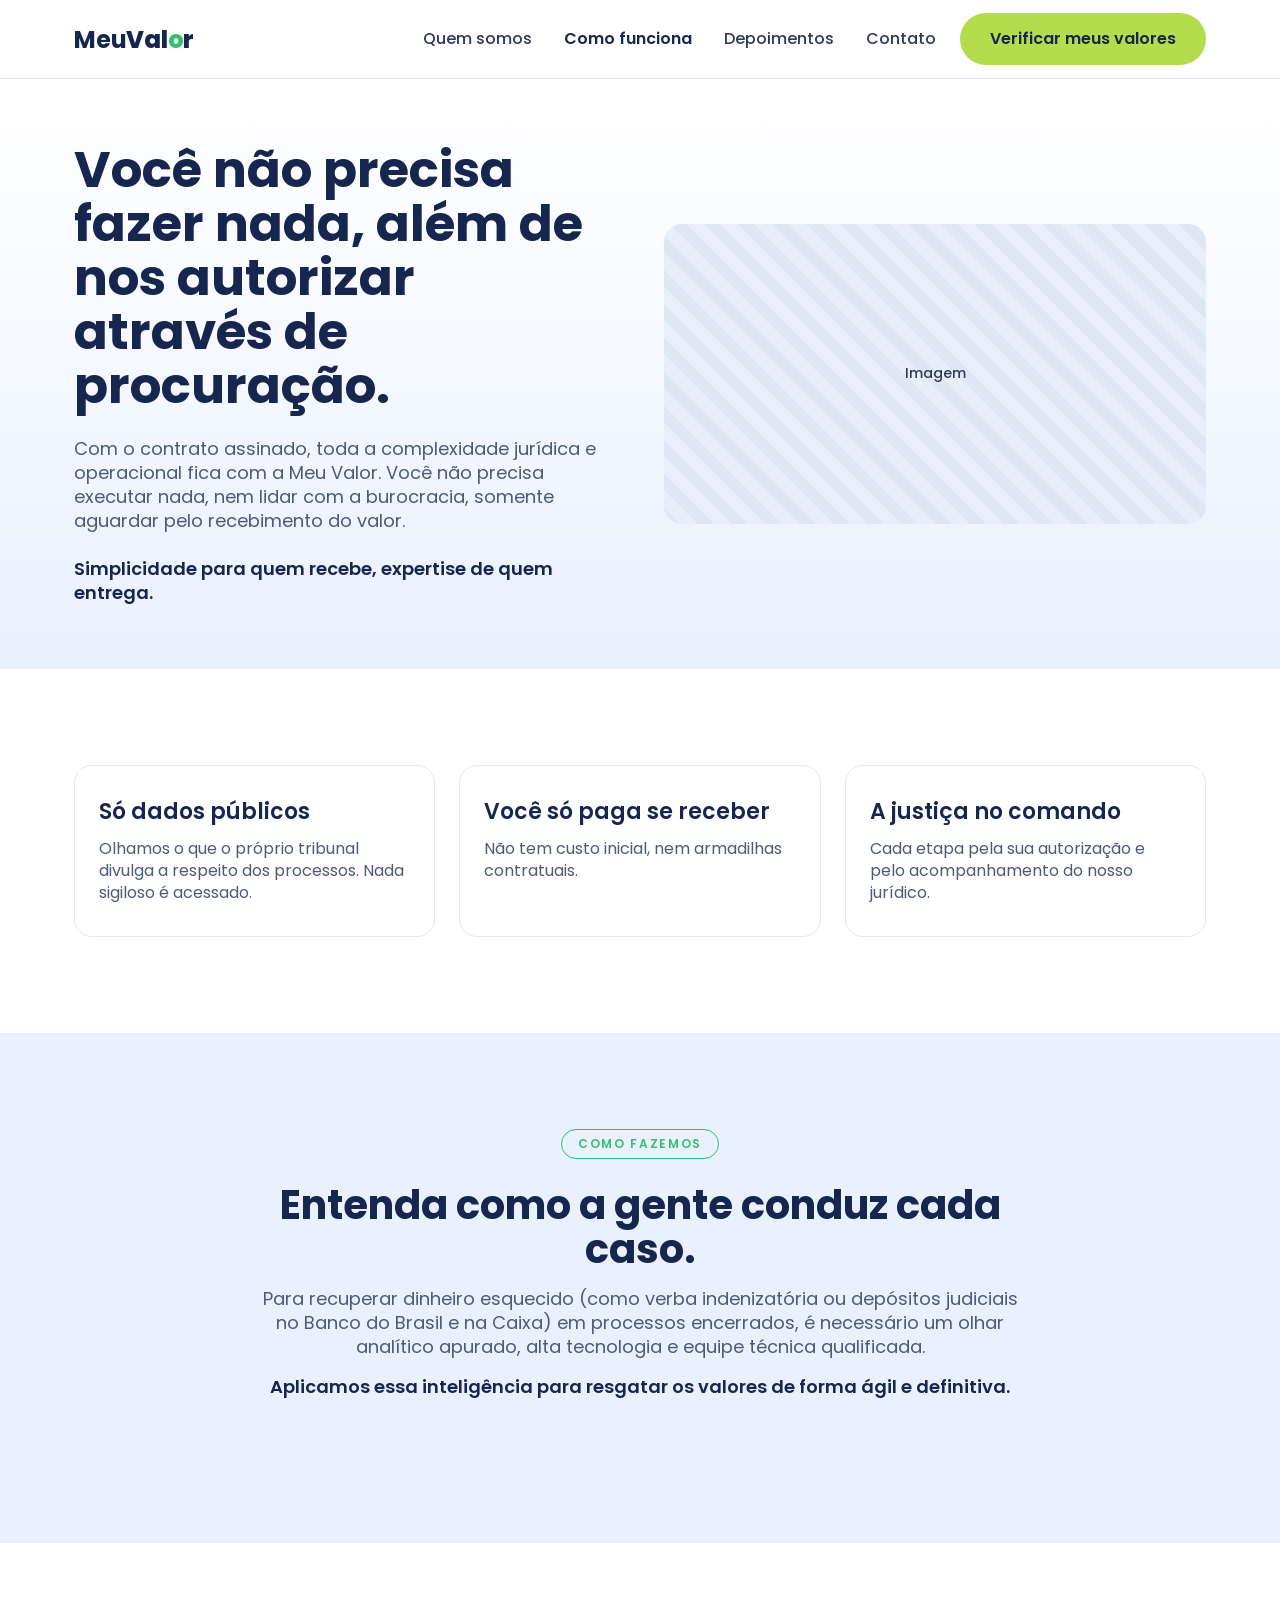
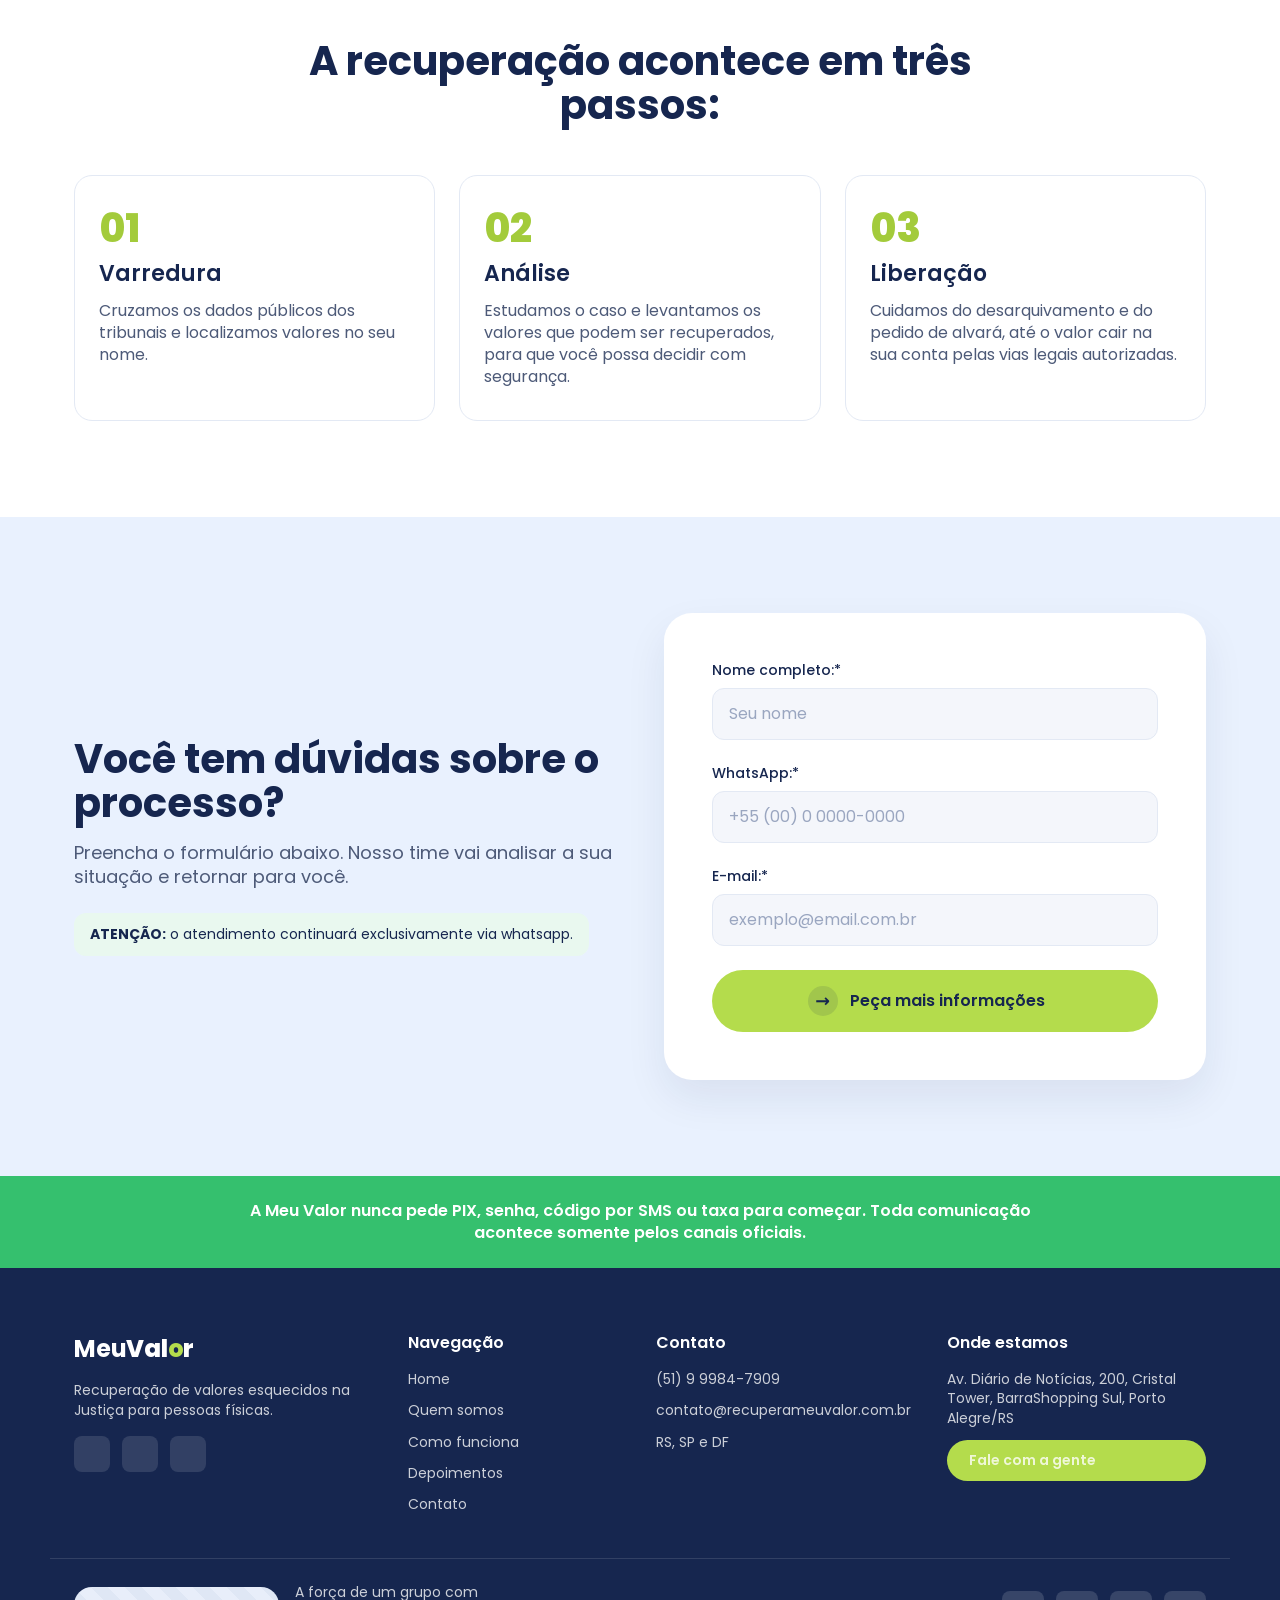
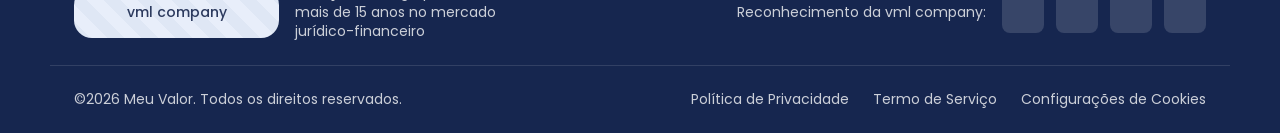
==== como-funciona.html @ 938f8638 "Novo site: design system + 6 páginas com componentes reutilizáveis" ====
<!DOCTYPE html>
<html lang="pt-BR">
<head>
  <meta charset="UTF-8" />
  <meta name="viewport" content="width=device-width, initial-scale=1.0" />
  <title>Como funciona — Meu Valor</title>
  <meta name="description" content="Você só precisa nos autorizar por procuração. A Meu Valor cuida de toda a complexidade jurídica e operacional em três passos: varredura, análise e liberação." />
  <link rel="stylesheet" href="assets/css/main.css" />
</head>
<body>

  <mv-header active="como-funciona"></mv-header>

  <main>

    <!-- ===================== HERO ===================== -->
    <section class="page-hero">
      <div class="container grid-2">
        <div>
          <h1>Você não precisa fazer nada, além de nos autorizar <span class="hl">através de procuração</span>.</h1>
          <p>Com o contrato assinado, toda a complexidade jurídica e operacional fica com a Meu Valor. Você não precisa executar nada, nem lidar com a burocracia, somente aguardar pelo recebimento do valor.</p>
          <p class="lead" style="font-weight:var(--fw-semibold);color:var(--color-primary)">Simplicidade para quem recebe, expertise de quem entrega.</p>
        </div>
        <div class="hero__media"><div class="img-placeholder">Imagem</div></div>
      </div>
    </section>

    <!-- ===================== DIFERENCIAIS ===================== -->
    <section class="section">
      <div class="container card-grid card-grid--3">
        <article class="card"><span class="card__icon"></span>
          <h3 class="card__title">Só dados públicos</h3>
          <p class="card__text">Olhamos o que o próprio tribunal divulga a respeito dos processos. Nada sigiloso é acessado.</p></article>
        <article class="card"><span class="card__icon"></span>
          <h3 class="card__title">Você só paga se receber</h3>
          <p class="card__text">Não tem custo inicial, nem armadilhas contratuais.</p></article>
        <article class="card"><span class="card__icon"></span>
          <h3 class="card__title">A justiça no comando</h3>
          <p class="card__text">Cada etapa pela sua autorização e pelo acompanhamento do nosso jurídico.</p></article>
      </div>
    </section>

    <!-- ===================== COMO FAZEMOS ===================== -->
    <section class="section section--blue text-center">
      <div class="container section-head">
        <span class="eyebrow">Como fazemos</span>
        <h2>Entenda como a gente <span class="hl">conduz cada caso.</span></h2>
        <p>Para recuperar dinheiro esquecido (como verba indenizatória ou depósitos judiciais no Banco do Brasil e na Caixa) em processos encerrados, é necessário um olhar analítico apurado, alta tecnologia e equipe técnica qualificada.</p>
        <p style="font-weight:var(--fw-semibold);color:var(--color-primary)">Aplicamos essa inteligência para resgatar os valores de forma ágil e definitiva.</p>
      </div>
    </section>

    <!-- ===================== 3 PASSOS ===================== -->
    <section class="section">
      <div class="container section-head text-center">
        <h2>A recuperação acontece <span class="hl">em três passos:</span></h2>
      </div>
      <div class="container card-grid card-grid--3">
        <article class="card"><div class="step__num">01</div>
          <h3 class="card__title">Varredura</h3>
          <p class="card__text">Cruzamos os dados públicos dos tribunais e localizamos valores no seu nome.</p></article>
        <article class="card"><div class="step__num">02</div>
          <h3 class="card__title">Análise</h3>
          <p class="card__text">Estudamos o caso e levantamos os valores que podem ser recuperados, para que você possa decidir com segurança.</p></article>
        <article class="card"><div class="step__num">03</div>
          <h3 class="card__title">Liberação</h3>
          <p class="card__text">Cuidamos do desarquivamento e do pedido de alvará, até o valor cair na sua conta pelas vias legais autorizadas.</p></article>
      </div>
    </section>

    <mv-lead-form></mv-lead-form>

  </main>

  <mv-security-banner></mv-security-banner>
  <mv-footer></mv-footer>

  <script src="assets/js/components.js"></script>
  <script src="assets/js/app.js"></script>
</body>
</html>
---- assets/css/main.css ----
/* =============================================================
   MEU VALOR — entrada de estilos (único <link> nas páginas)
   Ordem importa: tokens › base › componentes.
   ============================================================= */
@import url('https://fonts.googleapis.com/css2?family=Poppins:wght@400;500;600;700;800&display=swap'); /* fallback p/ Causten no preview */
@import 'tokens.css';
@import 'base.css';
@import 'components.css';
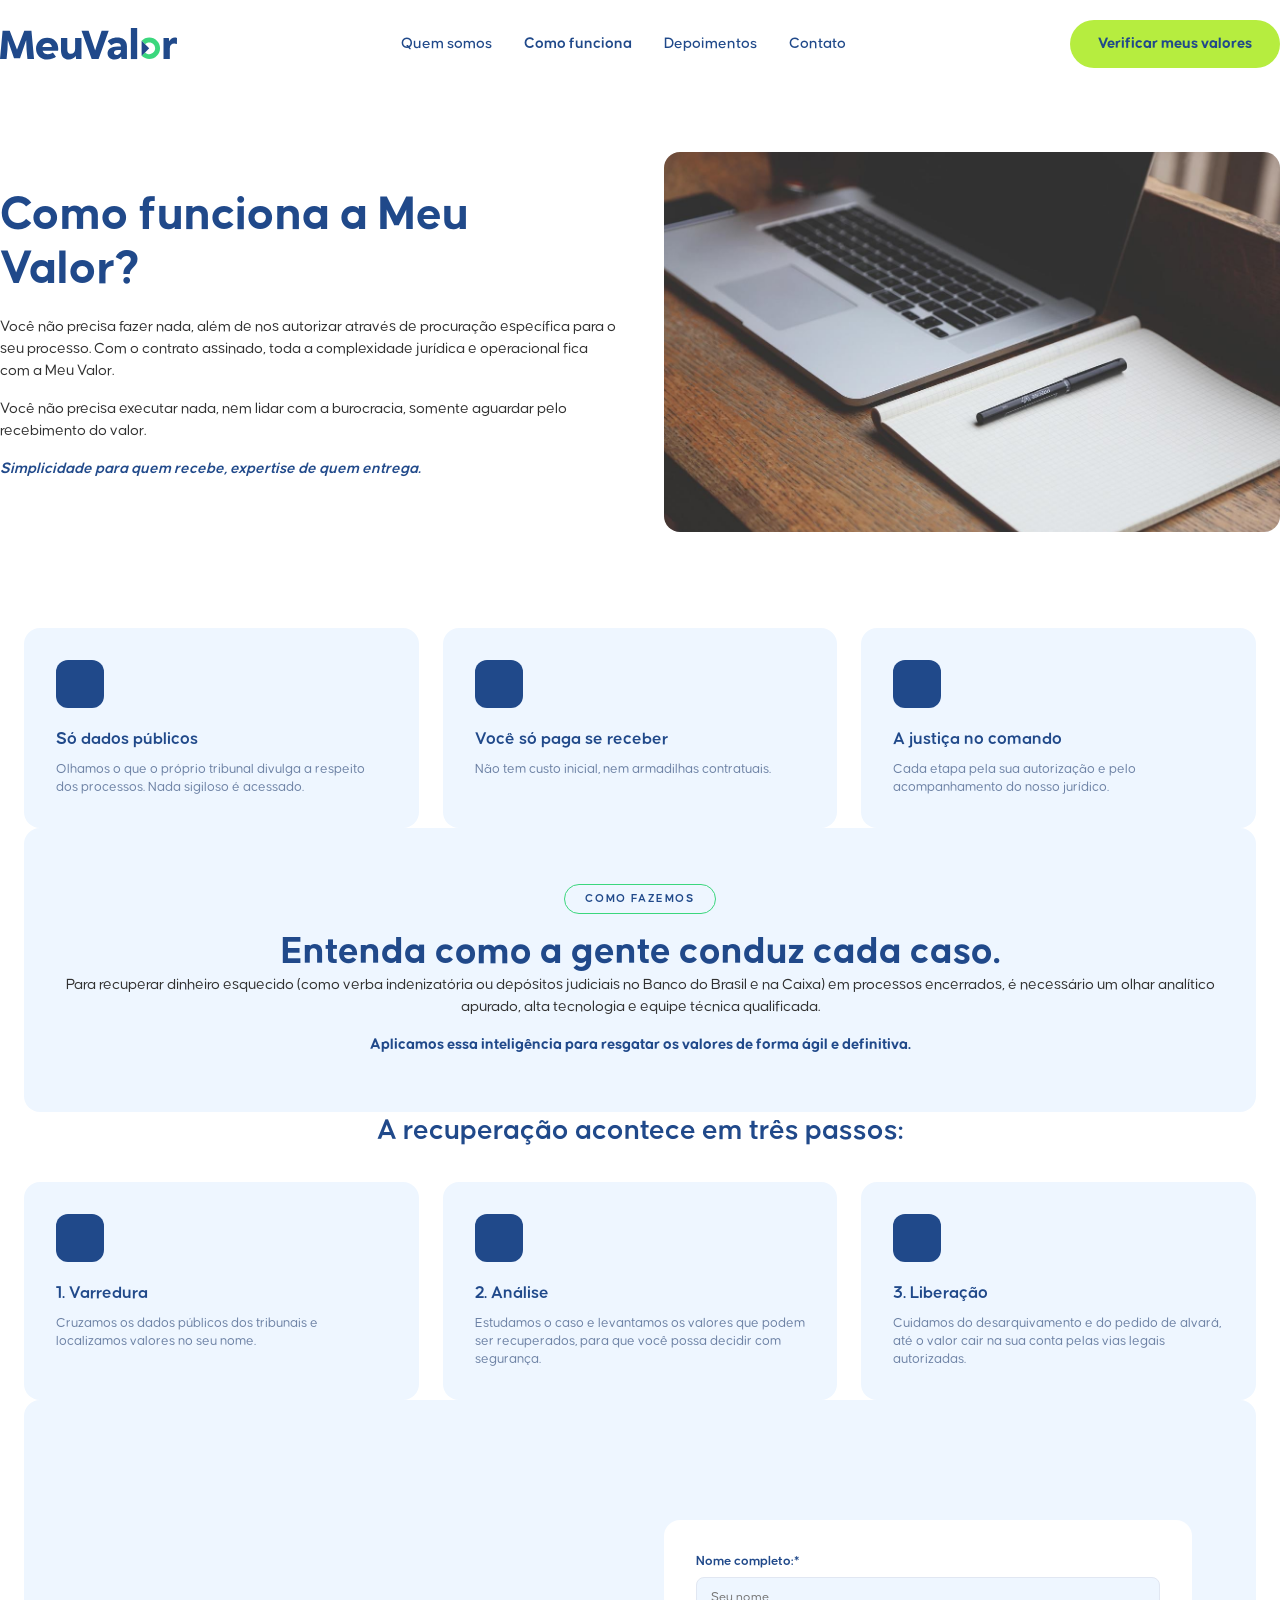
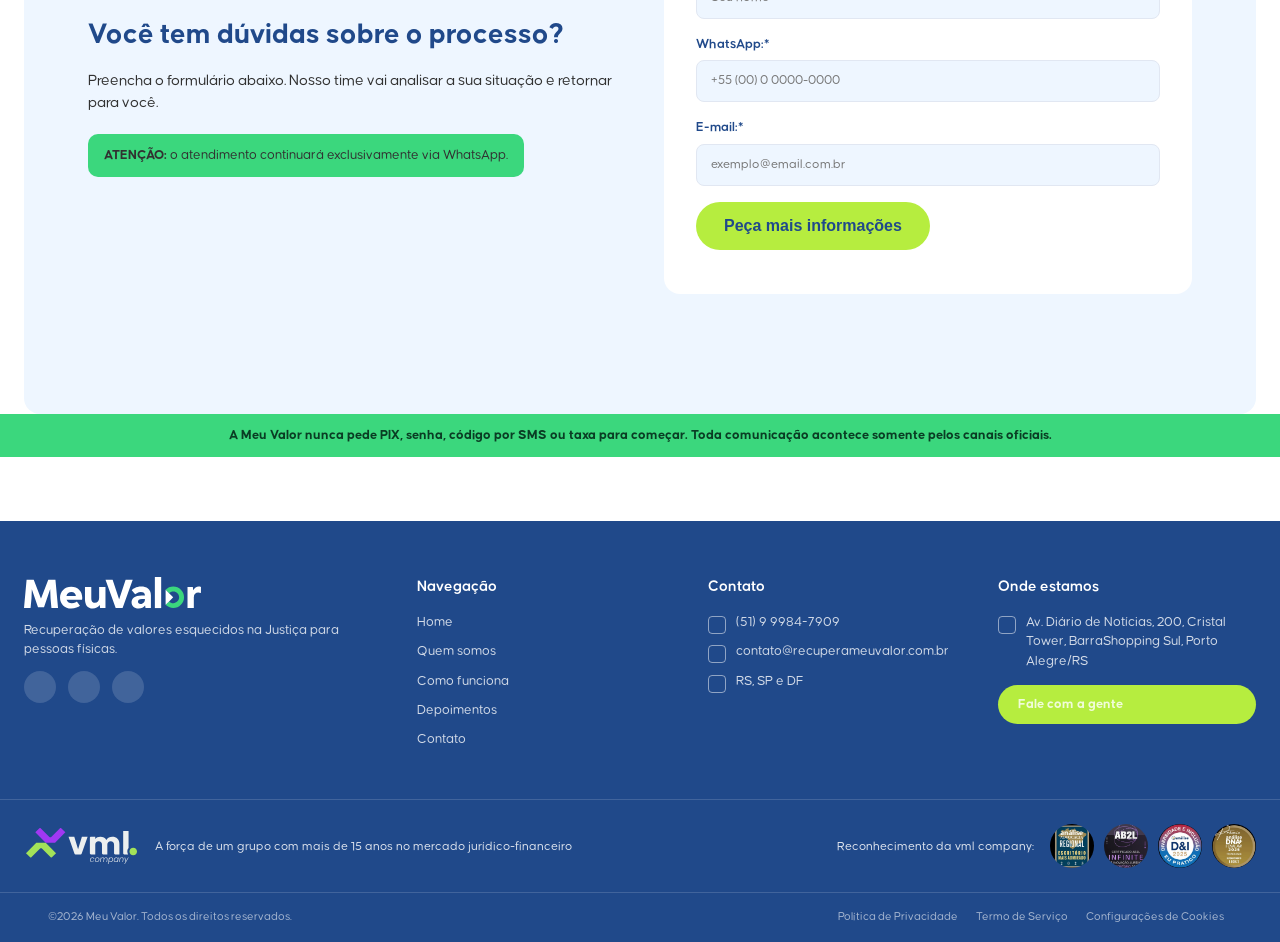
==== commit 244c0c45: "refatoração completa" ====
--- a/como-funciona.html
+++ b/como-funciona.html
@@ -3,79 +3,123 @@
 <head>
   <meta charset="UTF-8" />
   <meta name="viewport" content="width=device-width, initial-scale=1.0" />
-  <title>Como funciona — Meu Valor</title>
-  <meta name="description" content="Você só precisa nos autorizar por procuração. A Meu Valor cuida de toda a complexidade jurídica e operacional em três passos: varredura, análise e liberação." />
-  <link rel="stylesheet" href="assets/css/main.css" />
+
+  <!-- ===================== SEO ===================== -->
+  <title>Como funciona | Saiba como recuperamos dinheiro esquecido de processos arquivados.</title>
+  <meta name="description" content="Você só nos autoriza por procuração e a Meu Valor cuida de tudo. Veja como recuperamos dinheiro esquecido em três passos: varredura, análise e liberação." />
+  <meta name="keywords" content="dinheiro esquecido, como saber se tenho dinheiro a receber, processos arquivados, depósito judicial, depósito judicial no banco do brasil, verbas indenizatórias, meu valor, vml company" />
+  <meta name="robots" content="index, follow" />
+  <link rel="canonical" href="https://www.recuperameuvalor.com.br/como-funciona.html" />
+
+  <meta property="og:type" content="website" />
+  <meta property="og:site_name" content="Meu Valor" />
+  <meta property="og:locale" content="pt_BR" />
+  <meta property="og:title" content="Como funciona a Meu Valor?" />
+  <meta property="og:description" content="Veja como recuperamos dinheiro esquecido em três passos: varredura, análise e liberação." />
+  <meta property="og:url" content="https://www.recuperameuvalor.com.br/como-funciona.html" />
+  <meta property="og:image" content="https://www.recuperameuvalor.com.br/assets/img/banner-01-laptop.jpg" />
+  <meta name="twitter:card" content="summary_large_image" />
+  <meta name="twitter:title" content="Como funciona a Meu Valor?" />
+  <meta name="twitter:description" content="Veja como recuperamos dinheiro esquecido em três passos: varredura, análise e liberação." />
+
+  <link rel="icon" href="assets/img/logo-meuvalor.svg" type="image/svg+xml" />
+  <link rel="stylesheet" href="css/style.css" />
 </head>
 <body>
 
-  <mv-header active="como-funciona"></mv-header>
+  <div data-include="components/header.html"></div>
 
   <main>
+    <!-- ===================== HERO ===================== -->
+    <section class="container hero">
+      <div>
+        <h1>Como funciona a Meu Valor?</h1>
+        <p style="margin-top: 16px;">
+          Você não precisa fazer nada, além de nos autorizar através de procuração específica para o seu
+          processo. Com o contrato assinado, toda a complexidade jurídica e operacional fica com a Meu Valor.
+        </p>
+        <p style="margin-top: 12px;">
+          Você não precisa executar nada, nem lidar com a burocracia, somente aguardar pelo recebimento do valor.
+        </p>
+        <p class="highlight" style="margin-top: 12px;">Simplicidade para quem recebe, expertise de quem entrega.</p>
+      </div>
+      <img src="assets/img/banner-01-laptop.jpg" alt="Mesa de trabalho com notebook e caderno" />
+    </section>
 
-    <!-- ===================== HERO ===================== -->
-    <section class="page-hero">
-      <div class="container grid-2">
-        <div>
-          <h1>Você não precisa fazer nada, além de nos autorizar <span class="hl">através de procuração</span>.</h1>
-          <p>Com o contrato assinado, toda a complexidade jurídica e operacional fica com a Meu Valor. Você não precisa executar nada, nem lidar com a burocracia, somente aguardar pelo recebimento do valor.</p>
-          <p class="lead" style="font-weight:var(--fw-semibold);color:var(--color-primary)">Simplicidade para quem recebe, expertise de quem entrega.</p>
+    <!-- ===================== DIFERENCIAIS (3 CARDS) ===================== -->
+    <section class="container">
+      <div class="card-grid">
+        <div class="card">
+          <div class="card-icon"></div>
+          <h3>Só dados públicos</h3>
+          <p>Olhamos o que o próprio tribunal divulga a respeito dos processos. Nada sigiloso é acessado.</p>
         </div>
-        <div class="hero__media"><div class="img-placeholder">Imagem</div></div>
+        <div class="card">
+          <div class="card-icon"></div>
+          <h3>Você só paga se receber</h3>
+          <p>Não tem custo inicial, nem armadilhas contratuais.</p>
+        </div>
+        <div class="card">
+          <div class="card-icon"></div>
+          <h3>A justiça no comando</h3>
+          <p>Cada etapa pela sua autorização e pelo acompanhamento do nosso jurídico.</p>
+        </div>
       </div>
     </section>
 
-    <!-- ===================== DIFERENCIAIS ===================== -->
-    <section class="section">
-      <div class="container card-grid card-grid--3">
-        <article class="card"><span class="card__icon"></span>
-          <h3 class="card__title">Só dados públicos</h3>
-          <p class="card__text">Olhamos o que o próprio tribunal divulga a respeito dos processos. Nada sigiloso é acessado.</p></article>
-        <article class="card"><span class="card__icon"></span>
-          <h3 class="card__title">Você só paga se receber</h3>
-          <p class="card__text">Não tem custo inicial, nem armadilhas contratuais.</p></article>
-        <article class="card"><span class="card__icon"></span>
-          <h3 class="card__title">A justiça no comando</h3>
-          <p class="card__text">Cada etapa pela sua autorização e pelo acompanhamento do nosso jurídico.</p></article>
-      </div>
-    </section>
-
-    <!-- ===================== COMO FAZEMOS ===================== -->
-    <section class="section section--blue text-center">
-      <div class="container section-head">
-        <span class="eyebrow">Como fazemos</span>
-        <h2>Entenda como a gente <span class="hl">conduz cada caso.</span></h2>
-        <p>Para recuperar dinheiro esquecido (como verba indenizatória ou depósitos judiciais no Banco do Brasil e na Caixa) em processos encerrados, é necessário um olhar analítico apurado, alta tecnologia e equipe técnica qualificada.</p>
-        <p style="font-weight:var(--fw-semibold);color:var(--color-primary)">Aplicamos essa inteligência para resgatar os valores de forma ágil e definitiva.</p>
+    <!-- ===================== COMO CONDUZ OS CASOS ===================== -->
+    <section class="container">
+      <div class="section-soft">
+        <div class="eyebrow">COMO FAZEMOS</div>
+        <h2>Entenda como a gente conduz cada caso.</h2>
+        <p>
+          Para recuperar dinheiro esquecido (como verba indenizatória ou depósitos judiciais no Banco do
+          Brasil e na Caixa) em processos encerrados, é necessário um olhar analítico apurado, alta
+          tecnologia e equipe técnica qualificada.
+        </p>
+        <p style="font-weight: 700; color: var(--color-navy); margin-top: 16px;">
+          Aplicamos essa inteligência para resgatar os valores de forma ágil e definitiva.
+        </p>
       </div>
     </section>
 
     <!-- ===================== 3 PASSOS ===================== -->
-    <section class="section">
-      <div class="container section-head text-center">
-        <h2>A recuperação acontece <span class="hl">em três passos:</span></h2>
-      </div>
-      <div class="container card-grid card-grid--3">
-        <article class="card"><div class="step__num">01</div>
-          <h3 class="card__title">Varredura</h3>
-          <p class="card__text">Cruzamos os dados públicos dos tribunais e localizamos valores no seu nome.</p></article>
-        <article class="card"><div class="step__num">02</div>
-          <h3 class="card__title">Análise</h3>
-          <p class="card__text">Estudamos o caso e levantamos os valores que podem ser recuperados, para que você possa decidir com segurança.</p></article>
-        <article class="card"><div class="step__num">03</div>
-          <h3 class="card__title">Liberação</h3>
-          <p class="card__text">Cuidamos do desarquivamento e do pedido de alvará, até o valor cair na sua conta pelas vias legais autorizadas.</p></article>
+    <section class="container" style="text-align: center;">
+      <h3>A recuperação acontece em três passos:</h3>
+      <div class="card-grid" style="text-align: left;">
+        <div class="card">
+          <div class="card-icon"></div>
+          <h3>1. Varredura</h3>
+          <p>Cruzamos os dados públicos dos tribunais e localizamos valores no seu nome.</p>
+        </div>
+        <div class="card">
+          <div class="card-icon"></div>
+          <h3>2. Análise</h3>
+          <p>Estudamos o caso e levantamos os valores que podem ser recuperados, para que você possa decidir com segurança.</p>
+        </div>
+        <div class="card">
+          <div class="card-icon"></div>
+          <h3>3. Liberação</h3>
+          <p>Cuidamos do desarquivamento e do pedido de alvará, até o valor cair na sua conta pelas vias legais autorizadas.</p>
+        </div>
       </div>
     </section>
 
-    <mv-lead-form></mv-lead-form>
-
+    <!-- ===================== FORMULÁRIO (parcial) ===================== -->
+    <div class="container">
+      <div data-include="components/form.html"></div>
+    </div>
   </main>
 
-  <mv-security-banner></mv-security-banner>
-  <mv-footer></mv-footer>
+  <div class="alert-bar mint">
+    A Meu Valor nunca pede PIX, senha, código por SMS ou taxa para começar. Toda comunicação acontece
+    somente pelos canais oficiais.
+  </div>
 
-  <script src="assets/js/components.js"></script>
-  <script src="assets/js/app.js"></script>
+  <div data-include="components/footer.html"></div>
+
+  <script src="js/include.js"></script>
+  <script src="js/nav.js"></script>
+  <script src="js/form.js"></script>
 </body>
 </html>
--- a/css/style.css
+++ b/css/style.css
@@ -0,0 +1,953 @@
+/* ==========================================================================
+   Meu Valor — CSS base
+   ---------------------------------------------------------------------------
+   ★ FONTE ÚNICA DE VERDADE: edite cores e tipografia no bloco :root abaixo.
+     Mudou o tom de azul aqui? Muda no site inteiro (todas as páginas).
+   Paleta oficial (SVGs "Cores principais" e "Cores de apoio").
+   Tipografia: Causten, escala oficial do Figma (tamanho / entrelinha).
+   Layout de referência: 1280px, fluido para telas maiores e menores.
+   ========================================================================== */
+
+/* ---- Fonte Causten -------------------------------------------------------- */
+@font-face { font-family:"Causten"; src:url("../assets/fonts/Causten-Regular.otf") format("opentype");   font-weight:400; font-style:normal; font-display:swap; }
+@font-face { font-family:"Causten"; src:url("../assets/fonts/Causten-Medium.otf") format("opentype");    font-weight:500; font-style:normal; font-display:swap; }
+@font-face { font-family:"Causten"; src:url("../assets/fonts/Causten-SemiBold.otf") format("opentype");  font-weight:600; font-style:normal; font-display:swap; }
+@font-face { font-family:"Causten"; src:url("../assets/fonts/Causten-Bold.otf") format("opentype");      font-weight:700; font-style:normal; font-display:swap; }
+@font-face { font-family:"Causten"; src:url("../assets/fonts/Causten-ExtraBold.otf") format("opentype"); font-weight:800; font-style:normal; font-display:swap; }
+@font-face { font-family:"Causten"; src:url("../assets/fonts/Causten-Black.otf") format("opentype");     font-weight:900; font-style:normal; font-display:swap; }
+
+:root {
+  /* ---- CORES — paleta crua (mude o hex e reflete no site todo) ---- */
+  --c-navy:        #20498A;  /* principal (logo, títulos, footer) */
+  --c-navy-deep:   #16386F;  /* seções escuras */
+  --c-blue:        #2E68A9;  /* azul médio de apoio */
+  --c-blue-muted:  #6C81A4;  /* azul acinzentado de apoio */
+  --c-lime:        #B6ED3F;  /* verde-limão — CTA */
+  --c-green:       #3BD77D;  /* verde — faixa de segurança / marca */
+  --c-green-light: #89EA83;
+  --c-green-pale:  #F0FFD8;
+  --c-blue-bg:     #EEF6FF;  /* fundo azul-claro (cards / form) */
+  --c-off-white:   #F7F9FC;
+  --c-gray-100:    #EBEBEB;
+  --c-gray-400:    #9C9C9C;
+  --c-ink:         #222222;
+  --c-white:       #FFFFFF;
+
+  /* ---- CORES semânticas (usadas nos componentes) ---- */
+  --color-navy:        var(--c-navy);
+  --color-navy-deep:   var(--c-navy-deep);
+  --color-footer-navy: var(--c-navy);
+  --color-lime:        var(--c-lime);
+  --color-mint:        var(--c-green);
+  --color-bg-light:    var(--c-blue-bg);
+  --color-text:        #313131;
+  --color-muted:       var(--c-blue-muted);
+  --color-bg:          var(--c-white);
+  --color-border:      #e1e7f2;
+
+  /* ---- TIPOGRAFIA — Causten + escala oficial (size / line-height) ---- */
+  --font-heading: "Causten", "Poppins", "Segoe UI", system-ui, sans-serif;
+  --font-body:    "Causten", "Poppins", "Segoe UI", system-ui, sans-serif;
+
+  --fw-regular:400; --fw-medium:500; --fw-semibold:600; --fw-bold:700; --fw-extra:800; --fw-black:900;
+
+  /* tamanhos (px do Figma → rem) e entrelinhas */
+  --fs-hero: 3.75rem;  --lh-hero: 1.083;  /* 60 / 65 */
+  --fs-h1:   3.125rem; --lh-h1:   1.08;   /* 50 / 54 */
+  --fs-h2:   2.5rem;   --lh-h2:   1.10;   /* 40 / 44 */
+  --fs-h3:   1.875rem; --lh-h3:   1.267;  /* 30 / 38 */
+  --fs-h4:   1.375rem; --lh-h4:   1.364;  /* 22 / 30 */
+  --fs-body: 1.125rem; --lh-body: 1.333;  /* 18 / 24 */
+  --fs-base: 1rem;     --lh-base: 1.375;  /* 16 / 22 */
+  --fs-sm:   0.875rem; --lh-sm:   1.286;  /* 14 / 18 */
+  --fs-overline: 0.75rem; --lh-overline: 1.333; /* 12 / 16 */
+  --fs-btn:  1rem;     --lh-btn:  1.25;   /* 16 / 20 */
+
+  --container-width: 1280px;
+  --radius: 16px;
+}
+
+* {
+  box-sizing: border-box;
+  margin: 0;
+  padding: 0;
+}
+
+body {
+  font-family: var(--font-body);
+  font-size: var(--fs-base);
+  line-height: var(--lh-base);
+  color: var(--color-text);
+  background: var(--color-bg);
+  -webkit-font-smoothing: antialiased;
+}
+
+/* ---- Escala tipográfica: defaults dos elementos + classes utilitárias ----
+   Títulos usam clamp() para escalar suave no mobile (máx. = tamanho do Figma). */
+h1, h2, h3, h4 { font-family: var(--font-heading); color: var(--color-navy); font-weight: var(--fw-bold); }
+
+.t-hero { font-size: clamp(2.5rem, 5.2vw, var(--fs-hero)); line-height: var(--lh-hero); font-weight: var(--fw-extra); }
+h1, .t-h1 { font-size: clamp(2.25rem, 4.4vw, var(--fs-h1)); line-height: var(--lh-h1); font-weight: var(--fw-bold); }
+h2, .t-h2 { font-size: clamp(1.85rem, 3.6vw, var(--fs-h2)); line-height: var(--lh-h2); font-weight: var(--fw-bold); }
+h3, .t-h3 { font-size: clamp(1.5rem, 2.6vw, var(--fs-h3)); line-height: var(--lh-h3); font-weight: var(--fw-semibold); }
+h4, .t-h4 { font-size: var(--fs-h4); line-height: var(--lh-h4); font-weight: var(--fw-semibold); }
+.t-body { font-size: var(--fs-body); line-height: var(--lh-body); }
+.t-base { font-size: var(--fs-base); line-height: var(--lh-base); }
+.t-sm   { font-size: var(--fs-sm);   line-height: var(--lh-sm); }
+.t-overline { font-size: var(--fs-overline); line-height: var(--lh-overline); letter-spacing: 0.14em; text-transform: uppercase; font-weight: var(--fw-semibold); }
+
+/* Destaque de palavra dentro de um título (ex.: verde no meio da frase) */
+.hl { color: var(--color-mint); }
+
+.container {
+  width: 100%;
+  max-width: var(--container-width);
+  margin: 0 auto;
+  padding: 0 24px;
+}
+
+img {
+  max-width: 100%;
+  display: block;
+}
+
+a {
+  color: inherit;
+}
+
+section {
+  padding: 64px 0;
+}
+
+.eyebrow {
+  display: inline-block;
+  border: 1px solid var(--color-mint);
+  color: var(--color-navy);
+  border-radius: 999px;
+  padding: 6px 20px;
+  font-size: var(--fs-overline);
+  line-height: var(--lh-overline);
+  font-weight: var(--fw-semibold);
+  letter-spacing: 0.14em;
+  text-transform: uppercase;
+  margin-bottom: 16px;
+}
+
+.btn-primary,
+.btn-lime {
+  display: inline-flex;
+  align-items: center;
+  gap: 8px;
+  background: var(--color-lime);
+  color: var(--color-navy);
+  border: none;
+  padding: 14px 28px;
+  border-radius: 999px;
+  font-weight: var(--fw-bold);
+  cursor: pointer;
+  text-decoration: none;
+  font-size: var(--fs-btn);
+  line-height: var(--lh-btn);
+  transition: filter 0.15s ease, transform 0.15s ease;
+}
+
+.btn-primary:hover,
+.btn-lime:hover {
+  filter: brightness(0.95);
+}
+.btn-primary:active,
+.btn-lime:active {
+  transform: translateY(1px);
+  filter: brightness(0.9);
+}
+
+/* ==========================================================================
+   Header
+   ========================================================================== */
+
+.site-header {
+  position: sticky;
+  top: 0;
+  background: var(--color-bg);
+  z-index: 100;
+}
+
+.header-inner {
+  display: flex;
+  align-items: center;
+  justify-content: space-between;
+  padding: 20px 0;
+}
+
+.logo {
+  display: inline-flex;
+  align-items: center;
+  text-decoration: none;
+}
+.logo img { height: 32px; width: auto; display: block; }
+
+.nav-list {
+  display: flex;
+  align-items: center;
+  gap: 32px;
+  list-style: none;
+}
+
+.nav-list a {
+  text-decoration: none;
+  color: var(--color-navy);
+  font-weight: var(--fw-medium);
+  font-size: var(--fs-base);
+  transition: color 0.15s ease;
+}
+.nav-list a:hover { color: var(--color-mint); }
+.nav-list a.is-active { color: var(--color-navy); font-weight: var(--fw-semibold); }
+
+.nav-toggle {
+  display: none;
+  flex-direction: column;
+  gap: 4px;
+  background: none;
+  border: none;
+  cursor: pointer;
+}
+
+.nav-toggle span {
+  width: 24px;
+  height: 2px;
+  background: var(--color-navy);
+}
+
+/* ==========================================================================
+   Alert bars
+   ========================================================================== */
+
+.alert-bar {
+  background: var(--color-lime);
+  color: var(--color-navy);
+  text-align: center;
+  font-weight: 700;
+  font-size: 14px;
+  padding: 12px 24px;
+}
+
+.alert-bar.mint {
+  background: var(--color-mint);
+  color: #0a3d24;
+}
+
+/* ==========================================================================
+   Banner / Carrossel
+   ========================================================================== */
+
+.banner-carousel {
+  position: relative;
+  overflow: hidden;
+  border-radius: var(--radius);
+}
+
+.banner-track {
+  display: flex;
+  transition: transform 0.5s ease;
+}
+
+.banner-slide {
+  min-width: 100%;
+}
+
+.banner-slide img {
+  width: 100%;
+  height: 480px;
+  object-fit: cover;
+}
+
+.banner-prev,
+.banner-next {
+  position: absolute;
+  top: 50%;
+  transform: translateY(-50%);
+  background: rgba(255, 255, 255, 0.85);
+  border: none;
+  width: 40px;
+  height: 40px;
+  border-radius: 50%;
+  cursor: pointer;
+  font-size: 18px;
+}
+
+.banner-prev { left: 16px; }
+.banner-next { right: 16px; }
+
+.banner-dots {
+  position: absolute;
+  bottom: 16px;
+  left: 50%;
+  transform: translateX(-50%);
+  display: flex;
+  gap: 8px;
+}
+
+.banner-dot {
+  width: 8px;
+  height: 8px;
+  border-radius: 50%;
+  border: none;
+  background: rgba(255, 255, 255, 0.6);
+  cursor: pointer;
+}
+
+.banner-dot.is-active {
+  background: var(--color-bg);
+}
+
+/* ==========================================================================
+   Hero
+   ========================================================================== */
+
+.hero {
+  display: grid;
+  grid-template-columns: 1fr 1fr;
+  gap: 48px;
+  align-items: center;
+  padding: 64px 0;
+}
+
+.hero h1 {
+  margin-bottom: 20px;
+}
+
+.hero p {
+  color: var(--color-text);
+  margin-bottom: 16px;
+}
+
+.hero .highlight {
+  font-style: italic;
+  font-weight: 600;
+  color: var(--color-navy);
+}
+
+.hero img {
+  border-radius: var(--radius);
+  width: 100%;
+  height: 380px;
+  object-fit: cover;
+}
+
+.hero-overlay {
+  position: relative;
+  border-radius: var(--radius);
+  overflow: hidden;
+}
+
+.hero-overlay img {
+  width: 100%;
+  height: 460px;
+  object-fit: cover;
+}
+
+.hero-overlay .overlay-text {
+  position: absolute;
+  inset: 0;
+  display: flex;
+  flex-direction: column;
+  justify-content: center;
+  padding: 48px;
+  background: linear-gradient(90deg, rgba(32, 73, 138, 0.6), rgba(32, 73, 138, 0));
+  color: #fff;
+}
+
+.hero-overlay .overlay-text h1 {
+  color: #fff;
+  max-width: 480px;
+}
+
+/* ==========================================================================
+   Cards grid (perfis / benefícios / passos)
+   ========================================================================== */
+
+.card-grid {
+  display: grid;
+  grid-template-columns: repeat(3, 1fr);
+  gap: 24px;
+  margin-top: 32px;
+}
+
+.card-grid.cols-4 {
+  grid-template-columns: repeat(4, 1fr);
+}
+
+.card {
+  background: var(--color-bg-light);
+  border-radius: var(--radius);
+  padding: 32px;
+}
+
+.card-icon {
+  width: 48px;
+  height: 48px;
+  border-radius: 12px;
+  background: var(--color-footer-navy);
+  margin-bottom: 20px;
+}
+
+.card h3 {
+  font-size: var(--fs-body);
+  line-height: var(--lh-body);
+  margin-bottom: 8px;
+}
+
+.card p {
+  font-size: var(--fs-sm);
+  line-height: var(--lh-sm);
+  color: var(--color-muted);
+}
+
+/* ==========================================================================
+   Seções escuras (como fazemos / vml company / o que nos move)
+   ========================================================================== */
+
+.section-deep {
+  background: var(--color-navy-deep);
+  color: #fff;
+  border-radius: var(--radius);
+  padding: 56px 40px;
+  text-align: center;
+}
+
+.section-deep h2 {
+  color: #fff;
+}
+
+.section-deep p {
+  max-width: 700px;
+  margin: 0 auto 8px;
+  opacity: 0.9;
+}
+
+.section-deep .eyebrow {
+  border-color: var(--color-mint);
+  color: #fff;
+}
+
+.section-soft {
+  background: var(--color-bg-light);
+  border-radius: var(--radius);
+  padding: 56px 40px;
+  text-align: center;
+}
+
+/* ==========================================================================
+   Estatísticas (Quem somos)
+   ========================================================================== */
+
+.stats-bar {
+  background: var(--color-footer-navy);
+  border-radius: var(--radius);
+  display: grid;
+  grid-template-columns: repeat(4, 1fr);
+  padding: 32px 24px;
+  color: #fff;
+  text-align: center;
+}
+
+.stats-bar .stat-number {
+  font-size: var(--fs-h3);
+  line-height: 1.1;
+  font-weight: var(--fw-extra);
+  color: var(--color-mint);
+}
+
+.stats-bar .stat-label {
+  font-size: var(--fs-sm);
+  opacity: 0.85;
+}
+
+/* ==========================================================================
+   Vídeo (Quem somos)
+   ========================================================================== */
+
+.video-block {
+  display: grid;
+  grid-template-columns: 1fr 1fr;
+  gap: 48px;
+  align-items: center;
+}
+
+.video-thumb {
+  position: relative;
+  border-radius: var(--radius);
+  overflow: hidden;
+  cursor: pointer;
+}
+
+.video-thumb img {
+  width: 100%;
+  height: 300px;
+  object-fit: cover;
+}
+
+.video-thumb .play-button {
+  position: absolute;
+  top: 50%;
+  left: 50%;
+  transform: translate(-50%, -50%);
+  width: 56px;
+  height: 56px;
+  background: rgba(255, 255, 255, 0.9);
+  border-radius: 50%;
+  display: flex;
+  align-items: center;
+  justify-content: center;
+  font-size: 20px;
+  color: var(--color-navy);
+}
+
+/* ==========================================================================
+   Depoimentos
+   ========================================================================== */
+
+.testimonial-carousel {
+  background: var(--color-bg-light);
+  border-radius: var(--radius);
+  padding: 48px;
+  position: relative;
+  text-align: center;
+  max-width: 800px;
+  margin: 0 auto;
+}
+
+.testimonial-slide { display: none; }
+.testimonial-slide.is-active { display: block; }
+
+.testimonial-quote-mark {
+  font-size: 40px;
+  color: var(--color-mint);
+  font-family: Georgia, serif;
+}
+
+.testimonial-text {
+  font-weight: var(--fw-semibold);
+  color: var(--color-navy);
+  font-size: var(--fs-body);
+  line-height: var(--lh-body);
+  margin: 16px 0;
+}
+
+.testimonial-stars {
+  color: #f4b400;
+  letter-spacing: 4px;
+  margin-bottom: 12px;
+}
+
+.testimonial-author {
+  font-weight: 700;
+  color: var(--color-navy);
+}
+
+.testimonial-context {
+  font-size: 13px;
+  color: var(--color-muted);
+}
+
+/* ==========================================================================
+   Instagram / redes sociais grid
+   ========================================================================== */
+
+.instagram-grid {
+  display: grid;
+  grid-template-columns: repeat(4, 1fr);
+  gap: 16px;
+}
+
+.instagram-post img {
+  aspect-ratio: 3 / 4;
+  object-fit: cover;
+  width: 100%;
+  border-radius: 12px;
+}
+
+/* ==========================================================================
+   FAQ sanfona
+   ========================================================================== */
+
+.faq-list {
+  max-width: 800px;
+  margin: 32px auto 0;
+}
+
+.faq-item {
+  background: var(--color-bg-light);
+  border-radius: 12px;
+  margin-bottom: 12px;
+  overflow: hidden;
+}
+
+.faq-question {
+  width: 100%;
+  text-align: left;
+  background: none;
+  border: none;
+  padding: 20px 24px;
+  font-size: var(--fs-base);
+  font-weight: var(--fw-semibold);
+  color: var(--color-navy);
+  cursor: pointer;
+  display: flex;
+  justify-content: space-between;
+  align-items: center;
+}
+
+.faq-question .faq-number {
+  color: var(--color-muted);
+  font-weight: 400;
+  margin-right: 12px;
+}
+
+.faq-question::after {
+  content: "+";
+  font-size: 20px;
+  color: var(--color-navy);
+  background: var(--color-bg);
+  width: 28px;
+  height: 28px;
+  border-radius: 50%;
+  display: flex;
+  align-items: center;
+  justify-content: center;
+  flex-shrink: 0;
+}
+
+.faq-question[aria-expanded="true"]::after {
+  content: "−";
+}
+
+.faq-answer {
+  max-height: 0;
+  overflow: hidden;
+  transition: max-height 0.3s ease;
+  padding: 0 24px;
+  font-size: 14px;
+  color: var(--color-muted);
+}
+
+.faq-answer p {
+  padding-bottom: 20px;
+}
+
+/* ==========================================================================
+   Mapa (Contato)
+   ========================================================================== */
+
+.map-block img {
+  border-radius: var(--radius);
+  width: 100%;
+  height: 340px;
+  object-fit: cover;
+}
+
+/* ==========================================================================
+   Formulário
+   ========================================================================== */
+
+.contact-form-section {
+  background: var(--color-bg-light);
+  border-radius: var(--radius);
+}
+
+.contact-form-inner {
+  display: grid;
+  grid-template-columns: 1fr 1fr;
+  gap: 48px;
+  align-items: center;
+  padding: 56px 40px;
+}
+
+.contact-form-copy h2 {
+  font-size: var(--fs-h3);
+  line-height: var(--lh-h3);
+  margin-bottom: 16px;
+}
+
+.contact-form-copy p {
+  color: var(--color-text);
+  margin-bottom: 20px;
+}
+
+.form-notice {
+  display: inline-block;
+  background: var(--color-mint);
+  color: #0a3d24;
+  border-radius: 10px;
+  padding: 12px 16px;
+  font-size: var(--fs-sm);
+}
+
+.contact-form {
+  background: var(--color-bg);
+  border-radius: var(--radius);
+  padding: 32px;
+}
+
+.form-row {
+  margin-bottom: 16px;
+  display: flex;
+  flex-direction: column;
+  gap: 6px;
+}
+
+.form-row label {
+  font-size: var(--fs-sm);
+  font-weight: var(--fw-semibold);
+  color: var(--color-navy);
+}
+
+.form-row input,
+.form-row textarea {
+  padding: 12px 14px;
+  border: 1px solid var(--color-border);
+  border-radius: 8px;
+  font-family: inherit;
+  background: var(--color-bg-light);
+}
+
+.form-feedback {
+  margin-top: 12px;
+  font-size: 14px;
+  color: var(--color-navy);
+}
+
+/* Página de contato: form em destaque, sem imagem ao lado */
+.contact-page .contact-form-inner {
+  grid-template-columns: 1fr 1.1fr;
+}
+
+/* ==========================================================================
+   Página Obrigado
+   ========================================================================== */
+
+.thanks-hero {
+  position: relative;
+  border-radius: var(--radius);
+  overflow: hidden;
+}
+
+.thanks-hero img {
+  width: 100%;
+  height: 420px;
+  object-fit: cover;
+}
+
+.thanks-hero .overlay-text {
+  position: absolute;
+  inset: 0;
+  display: flex;
+  flex-direction: column;
+  align-items: center;
+  justify-content: center;
+  text-align: center;
+  background: rgba(32, 73, 138, 0.55);
+  color: #fff;
+  padding: 24px;
+}
+
+.thanks-hero h1 {
+  color: #fff;
+  margin-bottom: 12px;
+}
+
+/* ==========================================================================
+   Footer
+   ========================================================================== */
+
+.site-footer {
+  background: var(--color-footer-navy);
+  color: #fff;
+  padding: 56px 0 0;
+  margin-top: 64px;
+}
+
+.footer-inner {
+  display: grid;
+  grid-template-columns: 1.4fr 1fr 1fr 1fr;
+  gap: 32px;
+  padding-bottom: 40px;
+}
+
+.footer-col h3 {
+  color: #fff;
+  font-size: var(--fs-base);
+  margin-bottom: 16px;
+}
+
+.footer-col p,
+.footer-col a {
+  display: block;
+  font-size: var(--fs-sm);
+  color: rgba(255, 255, 255, 0.8);
+  text-decoration: none;
+  margin-bottom: 10px;
+}
+.footer-col a:hover { color: #fff; }
+
+.footer-col .logo {
+  color: #fff;
+  margin-bottom: 12px;
+}
+
+.footer-socials {
+  display: flex;
+  gap: 12px;
+  margin-top: 12px;
+}
+
+.footer-socials span {
+  width: 32px;
+  height: 32px;
+  border-radius: 50%;
+  background: rgba(255, 255, 255, 0.15);
+}
+
+.footer-contact-item {
+  display: flex;
+  align-items: flex-start;
+  gap: 10px;
+}
+
+.footer-contact-item .icon-box {
+  width: 18px;
+  height: 18px;
+  border: 1px solid rgba(255, 255, 255, 0.5);
+  border-radius: 4px;
+  flex-shrink: 0;
+  margin-top: 3px;
+}
+
+.footer-bottom-cta {
+  display: inline-block;
+  background: var(--color-lime);
+  color: var(--color-navy);
+  border-radius: 999px;
+  padding: 10px 20px;
+  font-weight: 700;
+  font-size: 13px;
+  text-decoration: none;
+  margin-top: 4px;
+}
+
+.footer-brand-row {
+  border-top: 1px solid rgba(255, 255, 255, 0.15);
+  display: flex;
+  align-items: center;
+  justify-content: space-between;
+  flex-wrap: wrap;
+  gap: 24px;
+  padding: 24px 24px;
+}
+
+.footer-brand-row .vml-info {
+  display: flex;
+  align-items: center;
+  gap: 16px;
+  font-size: 13px;
+  color: rgba(255, 255, 255, 0.85);
+}
+
+.footer-brand-row .vml-logo {
+  height: 40px;
+  width: auto;
+  display: block;
+}
+
+.footer-badges {
+  display: flex;
+  align-items: center;
+  gap: 10px;
+}
+
+.footer-badges img {
+  width: 44px;
+  height: 44px;
+  border-radius: 50%;
+  object-fit: cover;
+}
+
+.footer-legal {
+  border-top: 1px solid rgba(255, 255, 255, 0.15);
+  text-align: center;
+  padding: 16px 24px;
+  font-size: 12px;
+  color: rgba(255, 255, 255, 0.6);
+}
+
+.footer-legal .container {
+  display: flex;
+  justify-content: space-between;
+  flex-wrap: wrap;
+  gap: 8px;
+}
+
+.footer-legal a {
+  color: rgba(255, 255, 255, 0.6);
+  text-decoration: none;
+  margin: 0 8px;
+}
+
+/* ==========================================================================
+   Responsivo — mobile até 768px
+   ========================================================================== */
+
+@media (max-width: 768px) {
+  .nav-list {
+    display: none;
+    position: absolute;
+    top: 72px;
+    left: 0;
+    right: 0;
+    flex-direction: column;
+    background: var(--color-bg);
+    padding: 16px 24px;
+    border-bottom: 1px solid var(--color-border);
+  }
+
+  .nav-list.is-open { display: flex; }
+  .nav-toggle { display: flex; }
+
+  .hero,
+  .video-block {
+    grid-template-columns: 1fr;
+  }
+
+  .card-grid,
+  .card-grid.cols-4 {
+    grid-template-columns: 1fr;
+  }
+
+  .stats-bar {
+    grid-template-columns: repeat(2, 1fr);
+    row-gap: 24px;
+  }
+
+  .contact-form-inner,
+  .contact-page .contact-form-inner {
+    grid-template-columns: 1fr;
+    padding: 32px 20px;
+  }
+
+  .instagram-grid {
+    grid-template-columns: repeat(2, 1fr);
+  }
+
+  .footer-inner {
+    grid-template-columns: 1fr 1fr;
+  }
+
+  .footer-brand-row {
+    flex-direction: column;
+    align-items: flex-start;
+  }
+
+  section {
+    padding: 40px 0;
+  }
+}
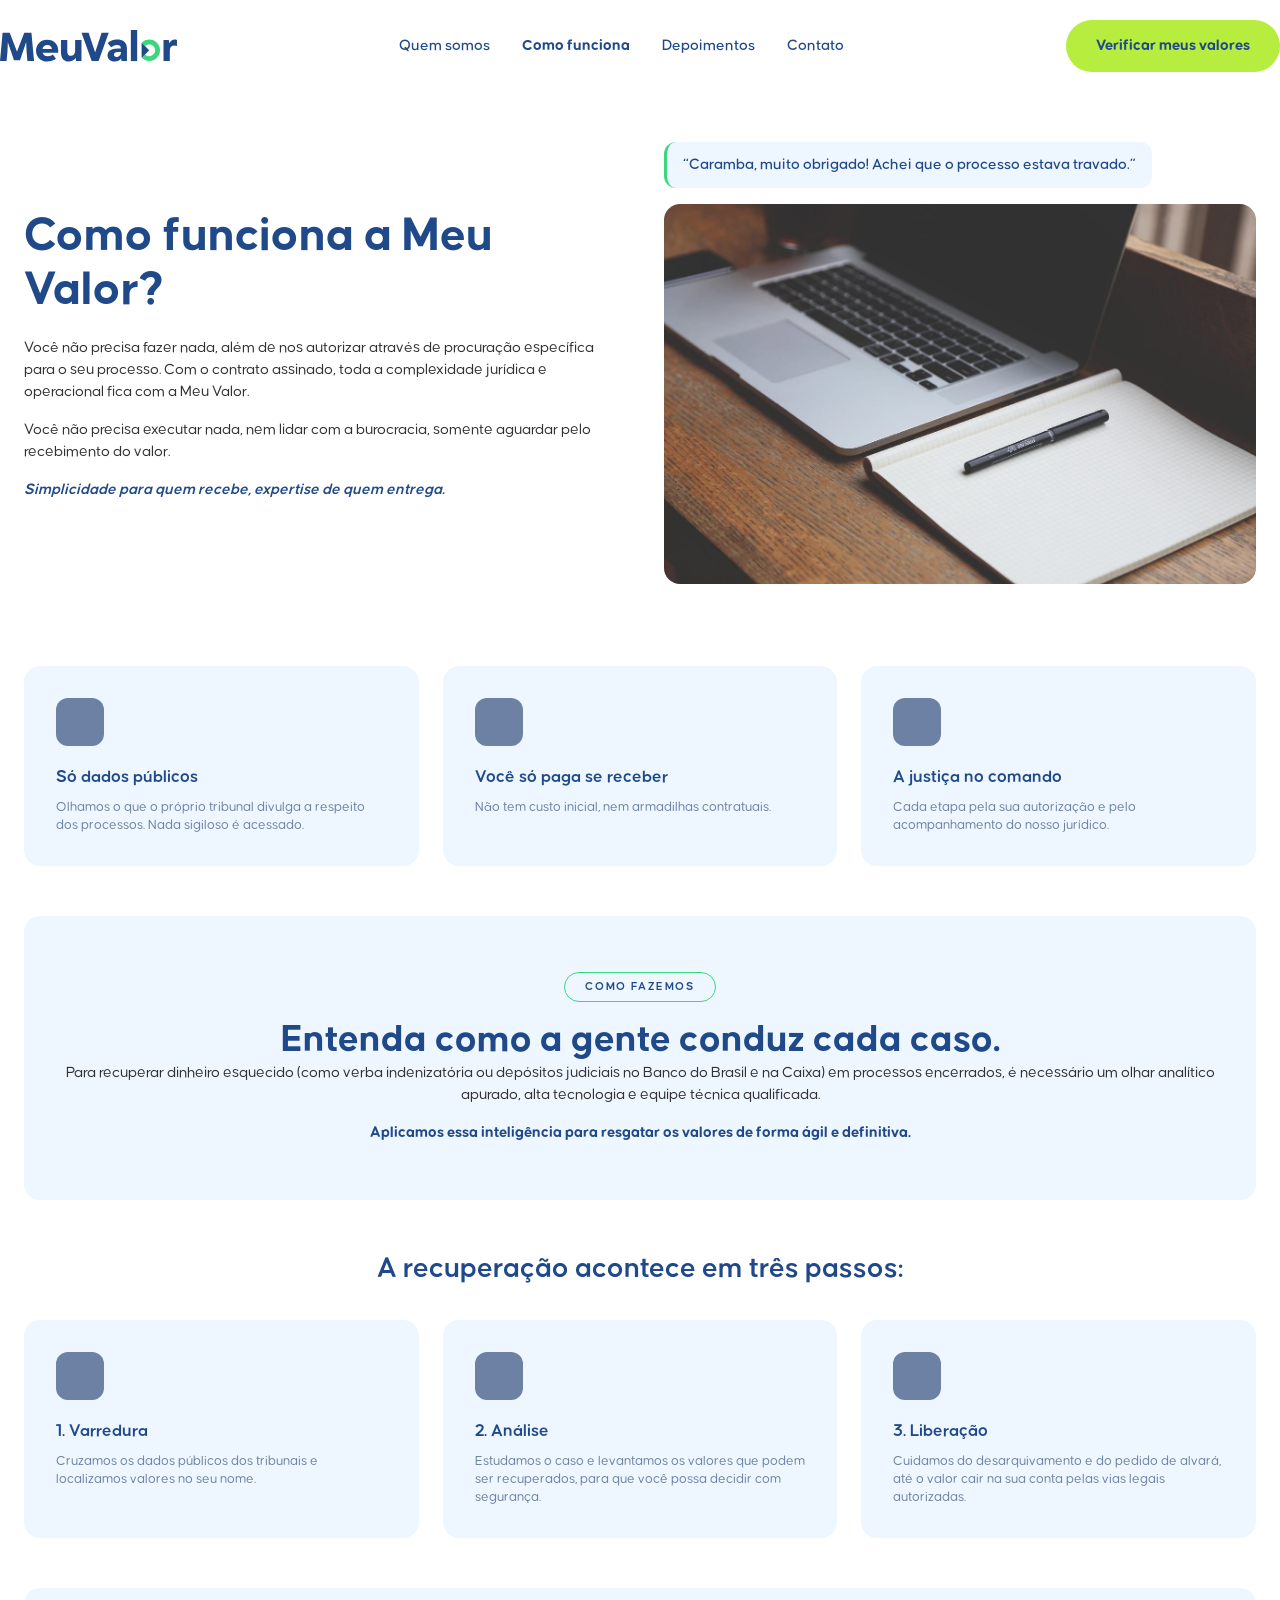
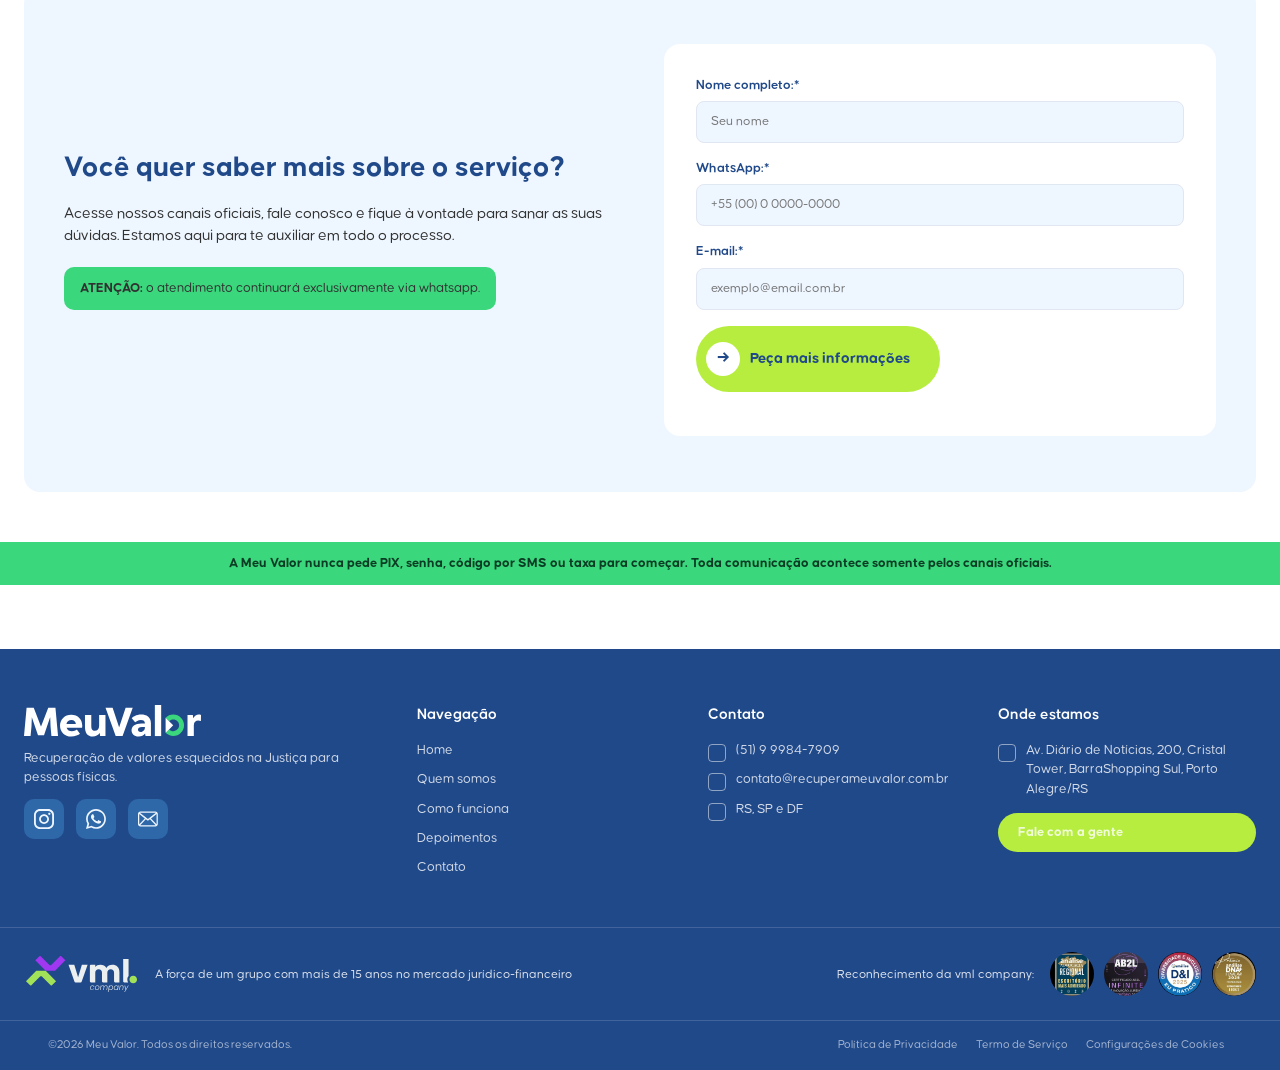
==== commit 20299db7: "ajustes pontuais sobre padrões" ====
--- a/como-funciona.html
+++ b/como-funciona.html
@@ -43,7 +43,10 @@
         </p>
         <p class="highlight" style="margin-top: 12px;">Simplicidade para quem recebe, expertise de quem entrega.</p>
       </div>
-      <img src="assets/img/banner-01-laptop.jpg" alt="Mesa de trabalho com notebook e caderno" />
+      <div>
+        <blockquote class="quote-badge">“Caramba, muito obrigado! Achei que o processo estava travado.”</blockquote>
+        <img src="assets/img/banner-01-laptop.jpg" alt="Mesa de trabalho com notebook e caderno" />
+      </div>
     </section>
 
     <!-- ===================== DIFERENCIAIS (3 CARDS) ===================== -->
@@ -105,10 +108,19 @@
       </div>
     </section>
 
-    <!-- ===================== FORMULÁRIO (parcial) ===================== -->
-    <div class="container">
-      <div data-include="components/form.html"></div>
-    </div>
+    <!-- ===================== FORMULÁRIO ===================== -->
+    <section class="container">
+      <div class="contact-form-section">
+        <div class="contact-form-inner">
+          <div class="contact-form-copy">
+            <h2>Você quer saber mais sobre o serviço?</h2>
+            <p>Acesse nossos canais oficiais, fale conosco e fique à vontade para sanar as suas dúvidas. Estamos aqui para te auxiliar em todo o processo.</p>
+            <p class="form-notice"><strong>ATENÇÃO:</strong> o atendimento continuará exclusivamente via whatsapp.</p>
+          </div>
+          <div data-include="components/form.html"></div>
+        </div>
+      </div>
+    </section>
   </main>
 
   <div class="alert-bar mint">
--- a/css/style.css
+++ b/css/style.css
@@ -65,6 +65,9 @@
 
   --container-width: 1280px;
   --radius: 16px;
+
+  /* Espaçamento vertical entre seções (autolayout do Figma = 50) */
+  --section-gap: 50px;
 }
 
 * {
@@ -115,9 +118,14 @@
   color: inherit;
 }
 
-section {
-  padding: 64px 0;
-}
+/* Ritmo vertical: 50px de espaçamento entre todas as seções */
+main {
+  display: flex;
+  flex-direction: column;
+  gap: var(--section-gap);
+  padding-block: var(--section-gap);
+}
+section { padding: 0; }
 
 .eyebrow {
   display: inline-block;
@@ -133,33 +141,99 @@
   margin-bottom: 16px;
 }
 
-.btn-primary,
-.btn-lime {
+/* ==========================================================================
+   Botões — 3 tipos + botão-flecha. Modelo pronto: troque só o texto no HTML.
+   O padding se adapta ao tamanho do texto (inline-flex). Hover e click prontos.
+   Uso: <a class="btn btn--lime">Texto</a> | btn--navy | btn--pale | + btn--arrow
+   (.btn-lime e .btn-primary seguem funcionando como apelidos do tipo limão)
+   ========================================================================== */
+.btn, .btn-lime, .btn-primary {
   display: inline-flex;
   align-items: center;
-  gap: 8px;
-  background: var(--color-lime);
-  color: var(--color-navy);
-  border: none;
+  justify-content: center;
+  gap: 10px;
   padding: 14px 28px;
+  border: 2px solid transparent;
   border-radius: 999px;
+  font-family: var(--font-heading);
   font-weight: var(--fw-bold);
-  cursor: pointer;
-  text-decoration: none;
   font-size: var(--fs-btn);
   line-height: var(--lh-btn);
-  transition: filter 0.15s ease, transform 0.15s ease;
-}
-
-.btn-primary:hover,
-.btn-lime:hover {
-  filter: brightness(0.95);
-}
-.btn-primary:active,
-.btn-lime:active {
-  transform: translateY(1px);
-  filter: brightness(0.9);
-}
+  text-decoration: none;
+  text-align: center;
+  cursor: pointer;
+  transition: background 0.15s ease, color 0.15s ease, border-color 0.15s ease,
+              transform 0.1s ease, box-shadow 0.15s ease;
+}
+.btn:active, .btn-lime:active, .btn-primary:active { transform: translateY(1px); }
+
+/* Tipo 1 — Limão (CTA principal) */
+.btn--lime, .btn-lime, .btn-primary { background: var(--c-lime); color: var(--c-navy); }
+.btn--lime:hover, .btn-lime:hover, .btn-primary:hover { background: #a6db2f; }
+.btn--lime:active, .btn-lime:active, .btn-primary:active { background: #98cf20; box-shadow: inset 0 3px 8px rgba(0, 0, 0, 0.15); }
+
+/* Tipo 2 — Navy */
+.btn--navy { background: var(--c-navy); color: #fff; }
+.btn--navy:hover { background: #1a3d75; }
+.btn--navy:active { background: #16386f; box-shadow: inset 0 3px 8px rgba(0, 0, 0, 0.25); }
+
+/* Tipo 3 — Verde-claro */
+.btn--pale { background: var(--c-green-pale); color: var(--c-navy); }
+.btn--pale:hover { background: #e6f8c8; }
+.btn--pale:active { background: #d9f2ac; }
+
+/* Botão-flecha — círculo branco com seta à esquerda */
+.btn--arrow { padding-left: 8px; }
+.btn--arrow::before {
+  content: "→";
+  flex: none;
+  width: 34px;
+  height: 34px;
+  border-radius: 50%;
+  background: #fff;
+  color: var(--c-navy);
+  display: inline-flex;
+  align-items: center;
+  justify-content: center;
+  font-size: 1.1rem;
+  line-height: 1;
+}
+
+/* ==========================================================================
+   Tags
+   ========================================================================== */
+.tag {
+  display: inline-block;
+  padding: 8px 20px;
+  border-radius: 999px;
+  border: 2px solid var(--c-green);
+  color: var(--c-green-700);
+  background: transparent;
+  font-weight: var(--fw-semibold);
+  font-size: var(--fs-sm);
+}
+.tag--filled { background: var(--c-green); color: #fff; border-color: var(--c-green); }
+
+/* ==========================================================================
+   Setas de carrossel (default › hover › click)
+   ========================================================================== */
+.carousel-arrow {
+  width: 44px;
+  height: 44px;
+  border-radius: 50%;
+  border: 1px solid var(--color-border);
+  background: #fff;
+  color: var(--c-navy);
+  font-size: 1.3rem;
+  line-height: 1;
+  display: inline-flex;
+  align-items: center;
+  justify-content: center;
+  cursor: pointer;
+  transition: background 0.15s ease, color 0.15s ease, border-color 0.15s ease;
+}
+.carousel-arrow:hover { background: var(--c-blue-muted); color: #fff; border-color: var(--c-blue-muted); }
+.carousel-arrow:active { background: var(--c-navy); color: #fff; border-color: var(--c-navy); }
 
 /* ==========================================================================
    Header
@@ -200,8 +274,8 @@
   font-size: var(--fs-base);
   transition: color 0.15s ease;
 }
-.nav-list a:hover { color: var(--color-mint); }
-.nav-list a.is-active { color: var(--color-navy); font-weight: var(--fw-semibold); }
+.nav-list a:hover { text-decoration: underline; text-underline-offset: 4px; }
+.nav-list a.is-active { font-weight: var(--fw-bold); }
 
 .nav-toggle {
   display: none;
@@ -309,7 +383,6 @@
   grid-template-columns: 1fr 1fr;
   gap: 48px;
   align-items: center;
-  padding: 64px 0;
 }
 
 .hero h1 {
@@ -324,6 +397,17 @@
 .hero .highlight {
   font-style: italic;
   font-weight: 600;
+  color: var(--color-navy);
+}
+
+.quote-badge {
+  display: inline-block;
+  background: var(--color-bg-light);
+  border-left: 3px solid var(--color-mint);
+  border-radius: 12px;
+  padding: 12px 16px;
+  margin-bottom: 16px;
+  font-weight: var(--fw-medium);
   color: var(--color-navy);
 }
 
@@ -381,14 +465,25 @@
   background: var(--color-bg-light);
   border-radius: var(--radius);
   padding: 32px;
-}
+  transition: background 0.18s ease, transform 0.18s ease, box-shadow 0.18s ease;
+}
+/* Hover/ativo (Tópicos): bloco navy com texto branco */
+.card:hover {
+  background: var(--c-navy);
+  transform: translateY(-4px);
+  box-shadow: 0 18px 40px rgba(22, 38, 79, 0.18);
+}
+.card:hover h3 { color: #fff; }
+.card:hover p { color: rgba(255, 255, 255, 0.85); }
+.card:hover .card-icon { background: rgba(255, 255, 255, 0.28); }
 
 .card-icon {
   width: 48px;
   height: 48px;
   border-radius: 12px;
-  background: var(--color-footer-navy);
+  background: var(--color-muted);
   margin-bottom: 20px;
+  transition: background 0.18s ease;
 }
 
 .card h3 {
@@ -408,10 +503,11 @@
    ========================================================================== */
 
 .section-deep {
-  background: var(--color-navy-deep);
-  color: #fff;
-  border-radius: var(--radius);
-  padding: 56px 40px;
+  background: linear-gradient(rgba(5, 8, 40, 0.35), rgba(5, 8, 40, 0.45)),
+              var(--color-navy-deep) url("../assets/img/banner-03-abstrato.jpg") center / cover no-repeat;
+  color: #fff;
+  border-radius: var(--radius);
+  padding: 72px 40px;
   text-align: center;
 }
 
@@ -451,16 +547,26 @@
   text-align: center;
 }
 
+.stats-bar .stat-value {
+  display: flex;
+  align-items: center;
+  justify-content: center;
+  gap: 8px;
+}
 .stats-bar .stat-number {
-  font-size: var(--fs-h3);
-  line-height: 1.1;
+  font-size: var(--fs-h2);
+  line-height: 1;
   font-weight: var(--fw-extra);
-  color: var(--color-mint);
-}
+  color: #fff;
+}
+.stats-bar .stat-ico { width: auto; flex-shrink: 0; }
+.stats-bar .stat-ico--plus { height: 22px; }
+.stats-bar .stat-ico--arrow { height: 16px; align-self: flex-start; margin-top: 4px; }
 
 .stats-bar .stat-label {
   font-size: var(--fs-sm);
-  opacity: 0.85;
+  opacity: 0.9;
+  margin-top: 6px;
 }
 
 /* ==========================================================================
@@ -503,6 +609,23 @@
   color: var(--color-navy);
 }
 
+/* Vídeo embedado (YouTube) — responsivo 16:9 */
+.video-embed {
+  position: relative;
+  width: 100%;
+  padding-bottom: 56.25%;
+  height: 0;
+  border-radius: var(--radius);
+  overflow: hidden;
+}
+.video-embed iframe {
+  position: absolute;
+  inset: 0;
+  width: 100%;
+  height: 100%;
+  border: 0;
+}
+
 /* ==========================================================================
    Depoimentos
    ========================================================================== */
@@ -519,6 +642,15 @@
 
 .testimonial-slide { display: none; }
 .testimonial-slide.is-active { display: block; }
+
+.testimonial-carousel [data-testimonial-prev],
+.testimonial-carousel [data-testimonial-next] {
+  position: absolute;
+  top: 50%;
+  transform: translateY(-50%);
+}
+.testimonial-carousel [data-testimonial-prev] { left: -8px; }
+.testimonial-carousel [data-testimonial-next] { right: -8px; }
 
 .testimonial-quote-mark {
   font-size: 40px;
@@ -606,20 +738,25 @@
 
 .faq-question::after {
   content: "+";
-  font-size: 20px;
-  color: var(--color-navy);
-  background: var(--color-bg);
-  width: 28px;
-  height: 28px;
+  font-size: 22px;
+  line-height: 1;
+  color: #fff;
+  background: var(--c-navy);
+  border: 2px solid var(--c-navy);
+  width: 40px;
+  height: 40px;
   border-radius: 50%;
   display: flex;
   align-items: center;
   justify-content: center;
   flex-shrink: 0;
+  transition: background 0.15s ease, color 0.15s ease;
 }
 
 .faq-question[aria-expanded="true"]::after {
-  content: "−";
+  content: "×";
+  background: #fff;
+  color: var(--c-navy);
 }
 
 .faq-answer {
@@ -709,6 +846,20 @@
   border-radius: 8px;
   font-family: inherit;
   background: var(--color-bg-light);
+  transition: border-color 0.15s ease, box-shadow 0.15s ease, background 0.15s ease;
+}
+/* Escrevendo / em foco */
+.form-row input:focus,
+.form-row textarea:focus {
+  outline: none;
+  background: #fff;
+  border-color: var(--c-navy);
+  box-shadow: 0 0 0 3px rgba(32, 73, 138, 0.12);
+}
+/* Preenchido e válido */
+.form-row input:not(:placeholder-shown):valid {
+  background: #fff;
+  border-color: var(--c-green);
 }
 
 .form-feedback {
@@ -801,12 +952,18 @@
   margin-top: 12px;
 }
 
-.footer-socials span {
-  width: 32px;
-  height: 32px;
-  border-radius: 50%;
-  background: rgba(255, 255, 255, 0.15);
-}
+.footer-socials .social-btn {
+  width: 40px;
+  height: 40px;
+  border-radius: 10px;
+  background: var(--c-blue);
+  display: inline-flex;
+  align-items: center;
+  justify-content: center;
+  transition: background 0.15s ease;
+}
+.footer-socials .social-btn:hover { background: var(--c-blue-muted); }
+.footer-socials .social-btn img { width: 20px; height: 20px; }
 
 .footer-contact-item {
   display: flex;
@@ -947,7 +1104,5 @@
     align-items: flex-start;
   }
 
-  section {
-    padding: 40px 0;
-  }
-}
+  main { gap: 40px; padding-block: 40px; }
+}
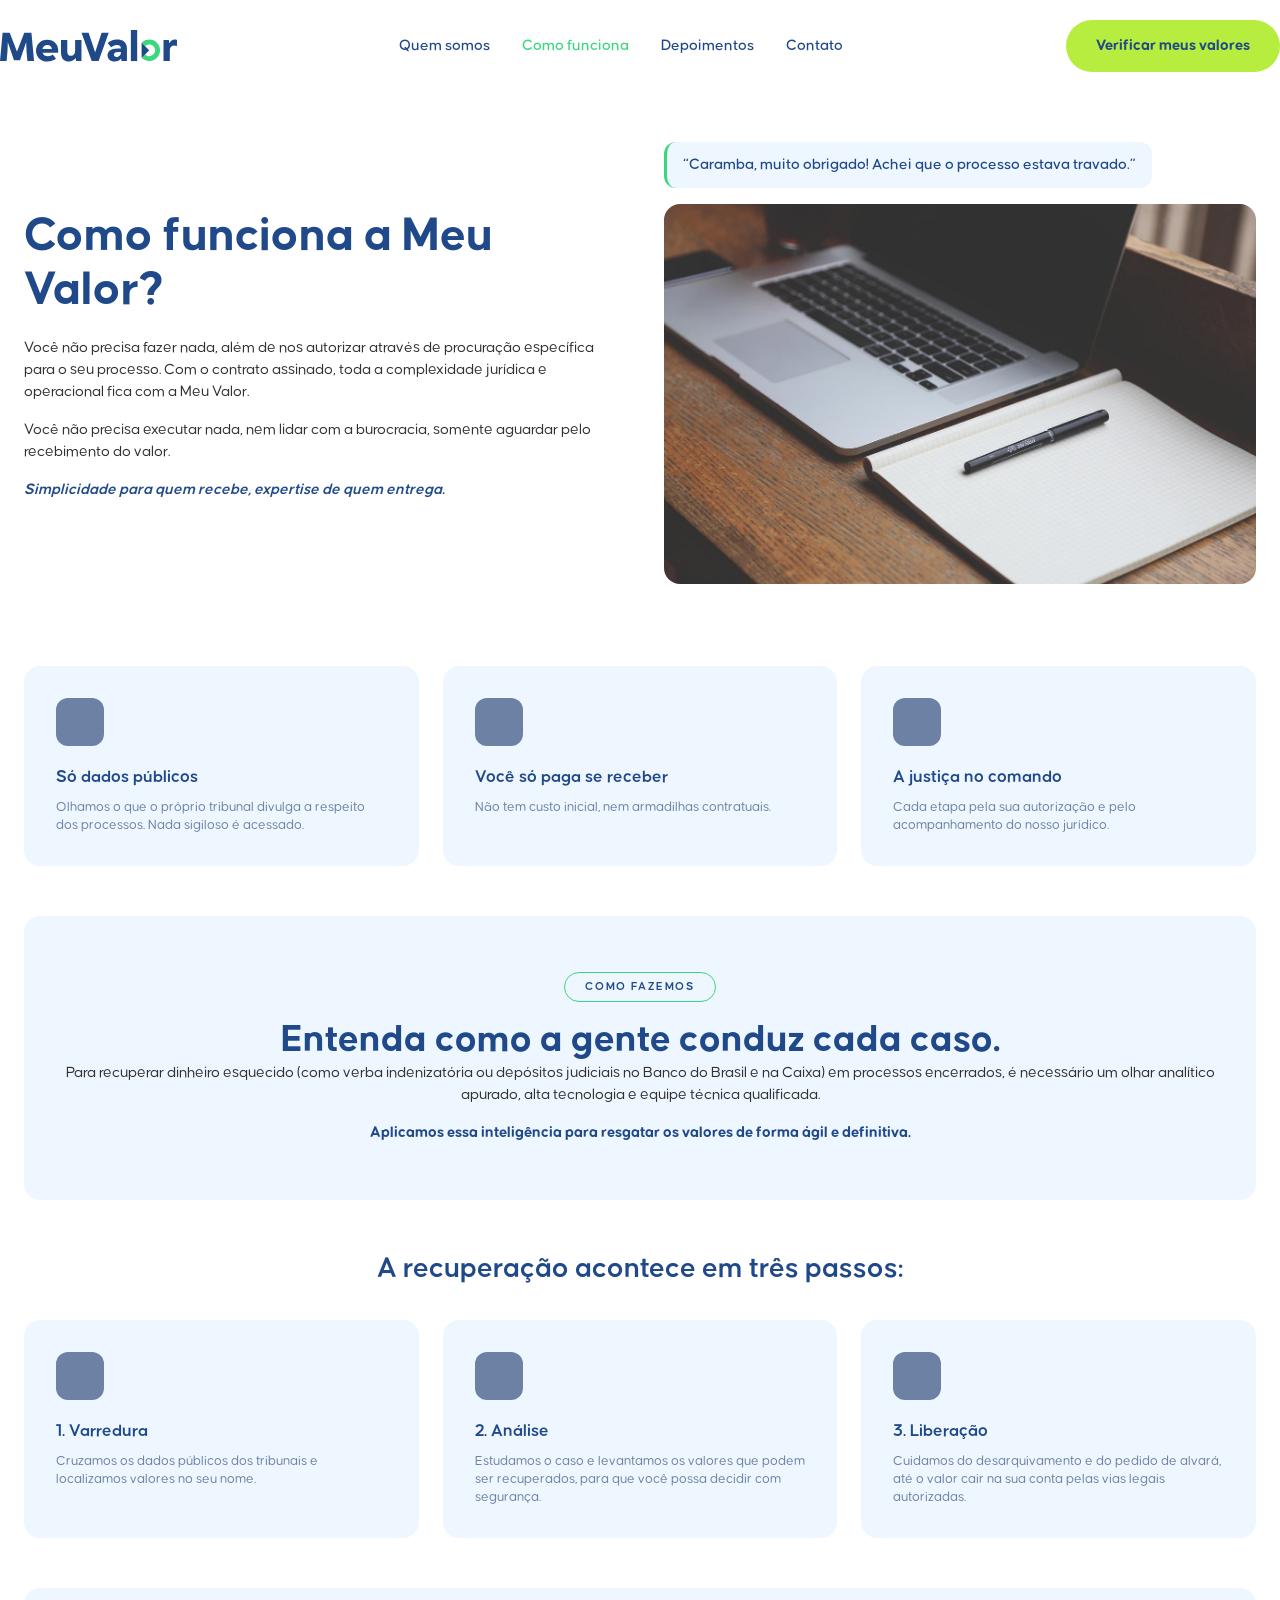
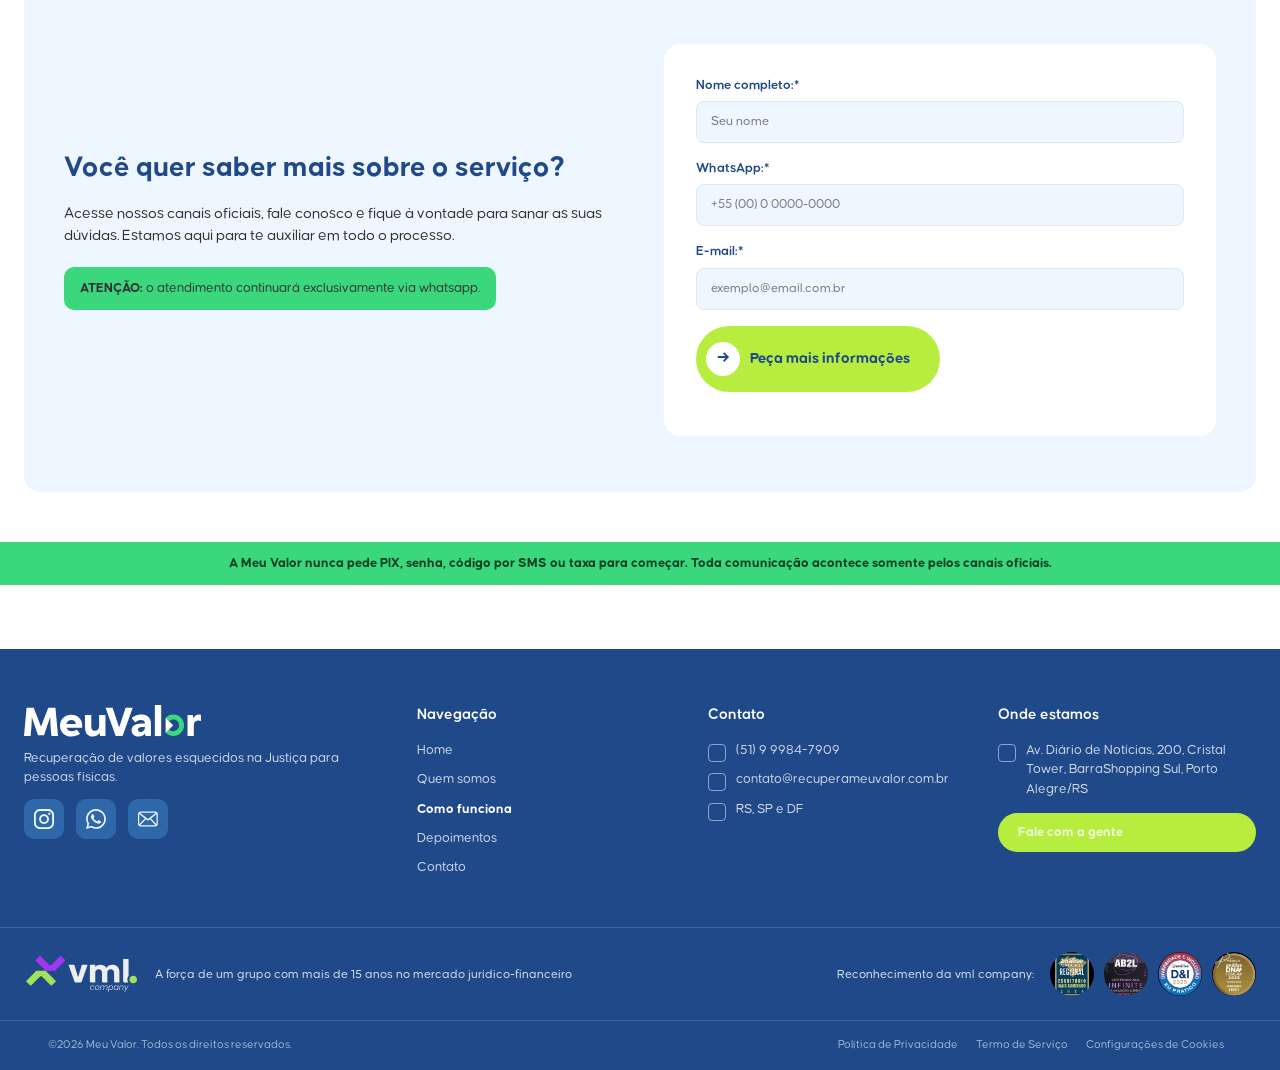
==== commit 9300e7a0: "Reordena Home (hero+imagem › faixa › banners), corrige menu header/rodapé e adiciona favicon" ====
--- a/como-funciona.html
+++ b/como-funciona.html
@@ -22,7 +22,7 @@
   <meta name="twitter:title" content="Como funciona a Meu Valor?" />
   <meta name="twitter:description" content="Veja como recuperamos dinheiro esquecido em três passos: varredura, análise e liberação." />
 
-  <link rel="icon" href="assets/img/logo-meuvalor.svg" type="image/svg+xml" />
+  <link rel="icon" href="assets/img/favicon.svg" type="image/svg+xml" />
   <link rel="stylesheet" href="css/style.css" />
 </head>
 <body>
--- a/css/style.css
+++ b/css/style.css
@@ -274,8 +274,9 @@
   font-size: var(--fs-base);
   transition: color 0.15s ease;
 }
-.nav-list a:hover { text-decoration: underline; text-underline-offset: 4px; }
-.nav-list a.is-active { font-weight: var(--fw-bold); }
+/* Menu (header) — comportamento simples: muda de cor, sem sublinhado/negrito */
+.nav-list a:hover { color: var(--color-mint); }
+.nav-list a.is-active { color: var(--color-mint); }
 
 .nav-toggle {
   display: none;
@@ -675,6 +676,9 @@
 .testimonial-author {
   font-weight: 700;
   color: var(--color-navy);
+  margin-top: 20px;
+  padding-top: 20px;
+  border-top: 1px solid var(--color-border);
 }
 
 .testimonial-context {
@@ -939,7 +943,9 @@
   text-decoration: none;
   margin-bottom: 10px;
 }
-.footer-col a:hover { color: #fff; }
+/* Links do rodapé — comportamento "Navegação": sublinhado no hover, negrito no ativo */
+.footer-col a:hover { color: #fff; text-decoration: underline; text-underline-offset: 4px; }
+.footer-col a.is-active { color: #fff; font-weight: var(--fw-bold); }
 
 .footer-col .logo {
   color: #fff;
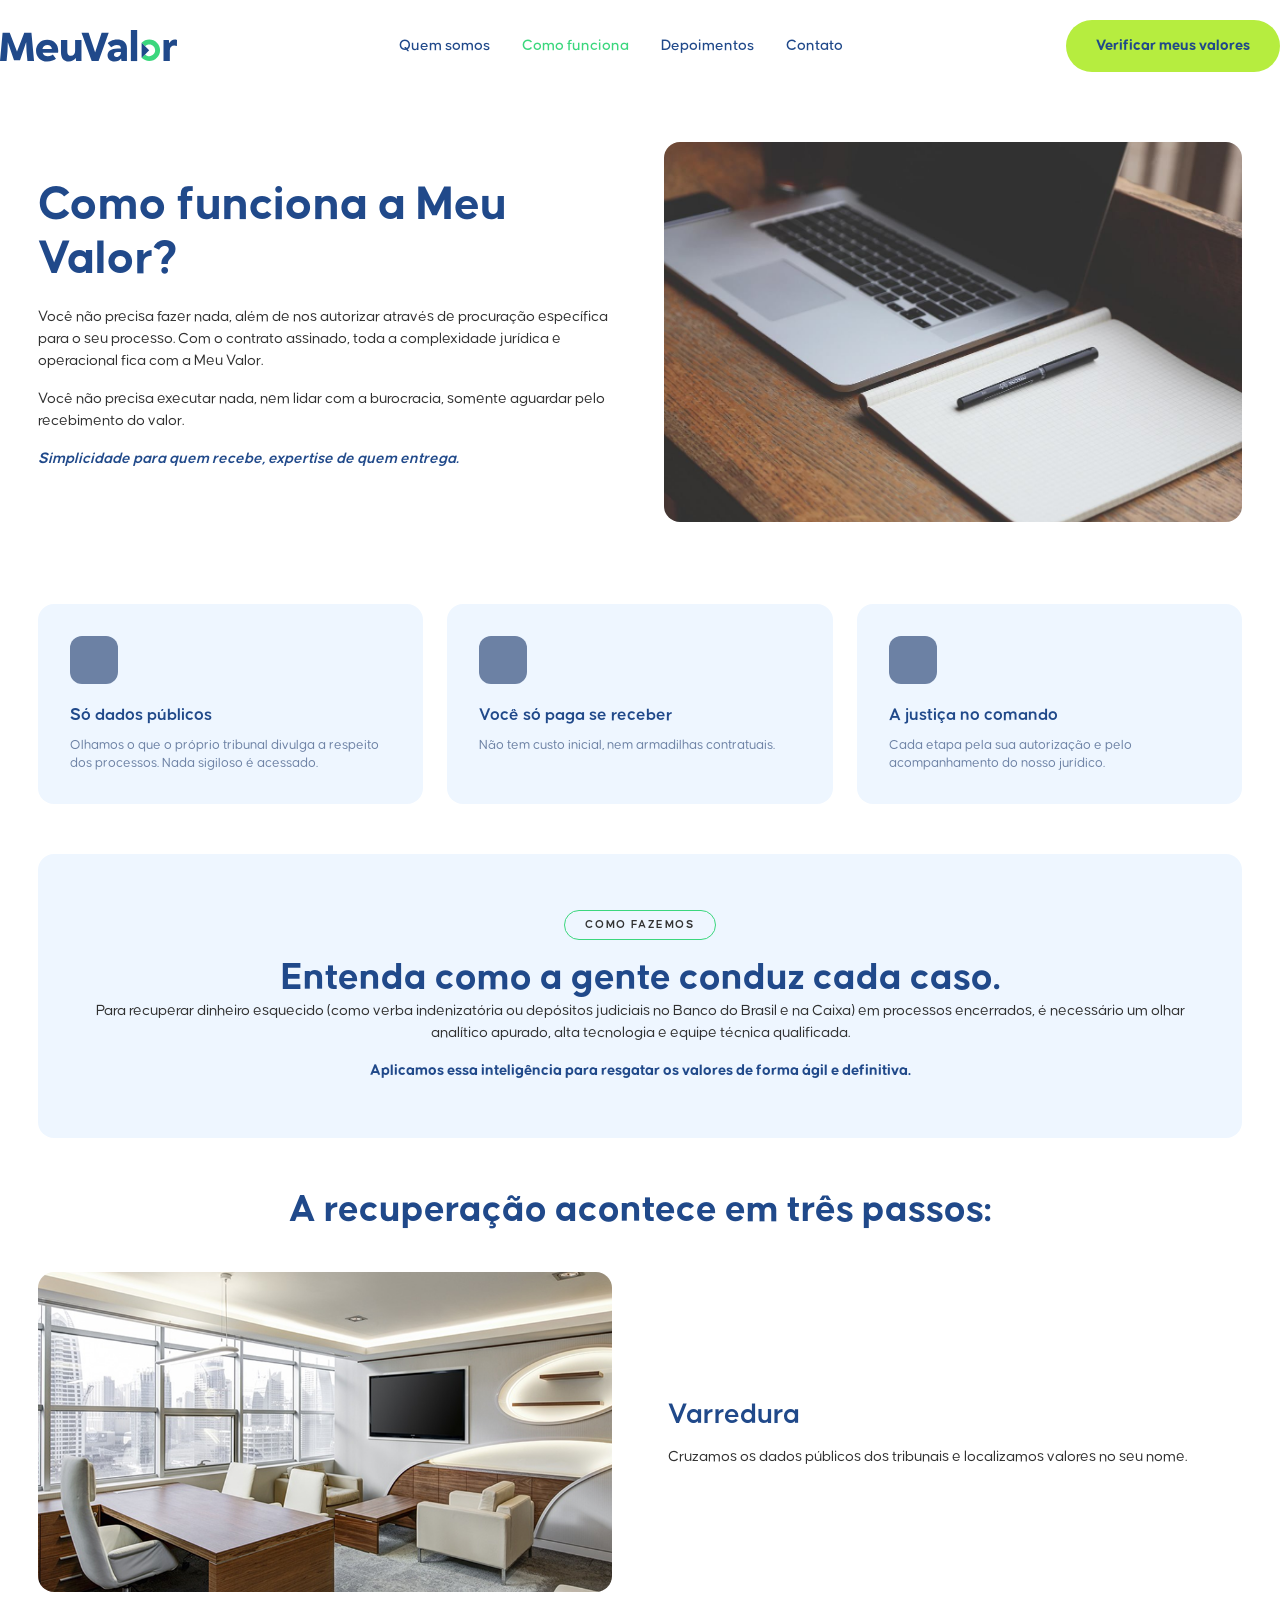
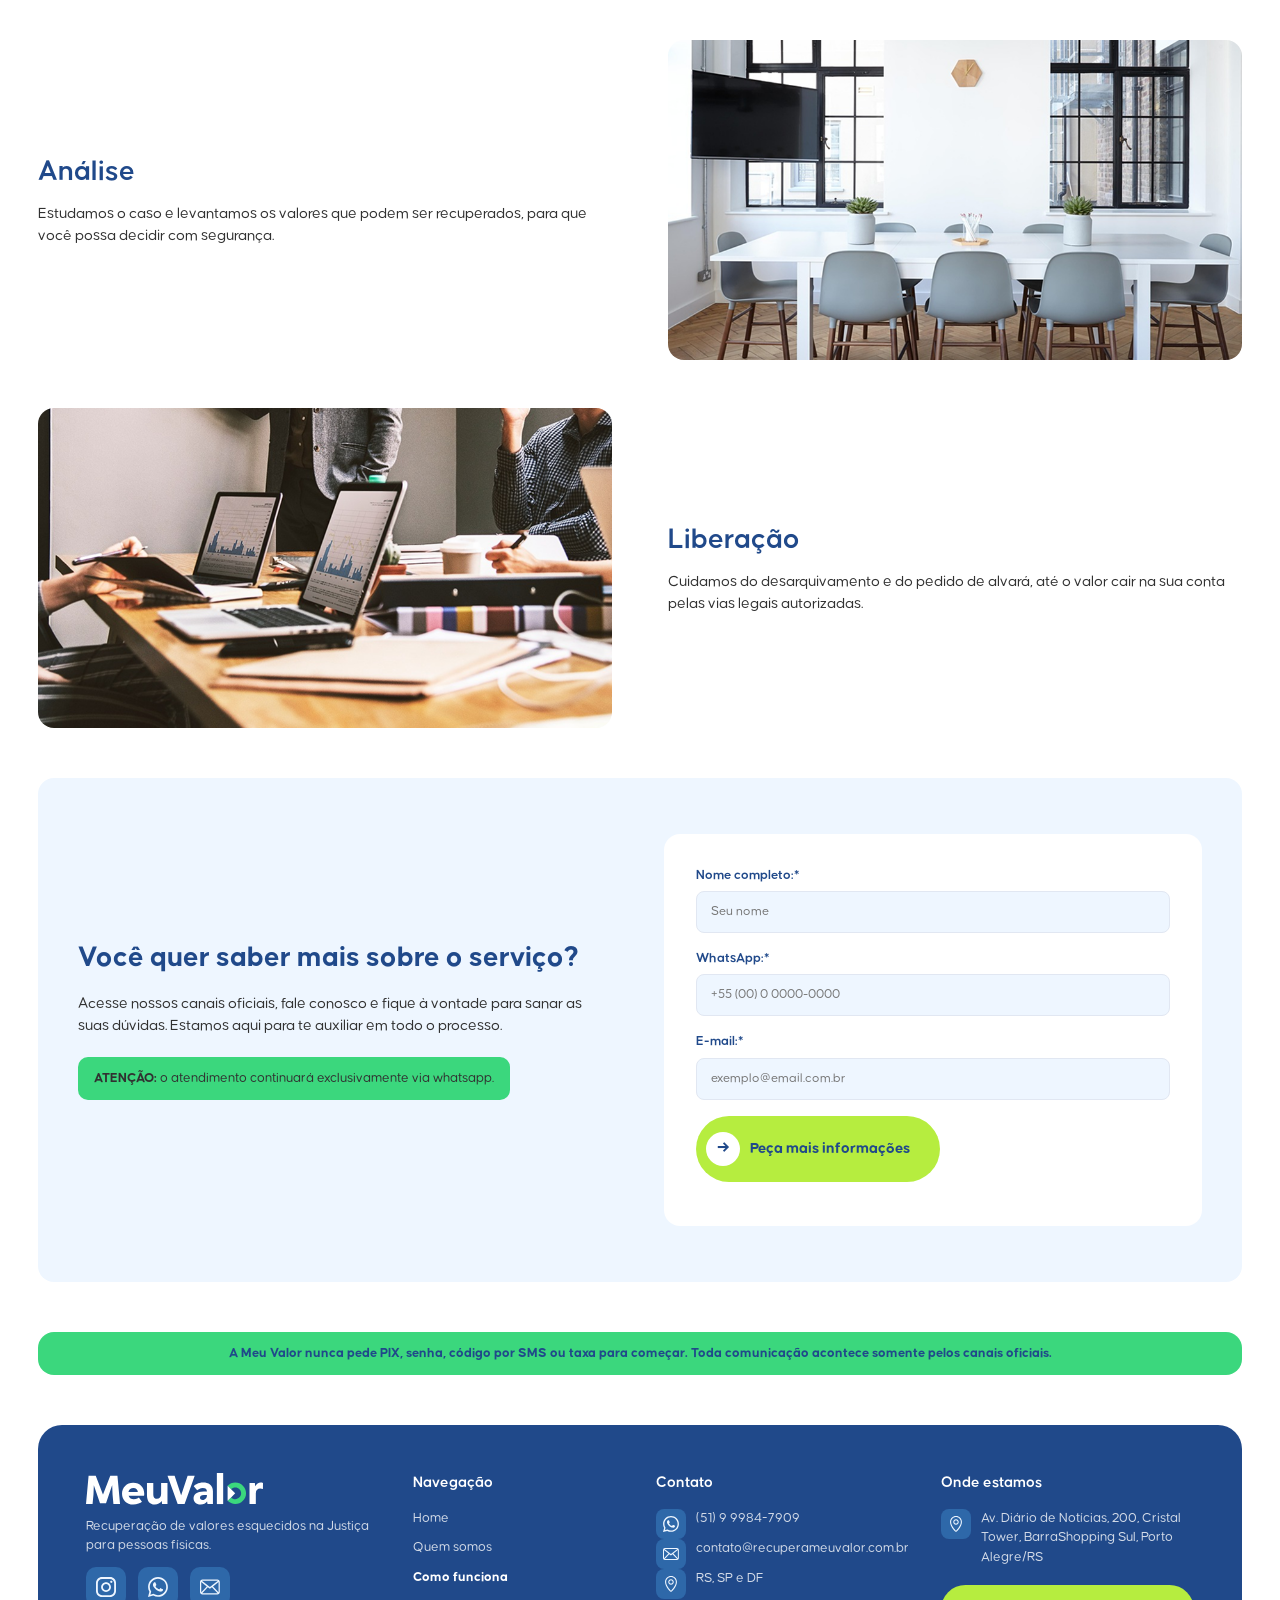
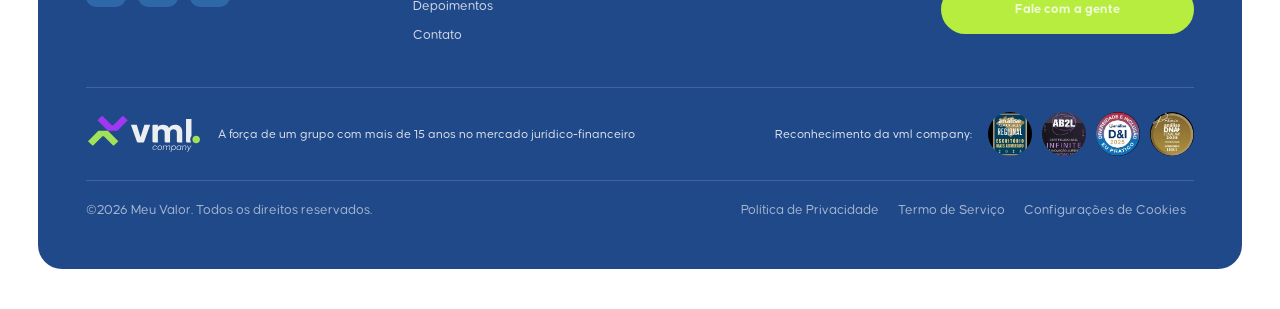
==== commit 135acdec: "Design: respiro proporcional até 1920px, botão único, tags, footer em card com ícones, seções padron" ====
--- a/como-funciona.html
+++ b/como-funciona.html
@@ -43,10 +43,7 @@
         </p>
         <p class="highlight" style="margin-top: 12px;">Simplicidade para quem recebe, expertise de quem entrega.</p>
       </div>
-      <div>
-        <blockquote class="quote-badge">“Caramba, muito obrigado! Achei que o processo estava travado.”</blockquote>
-        <img src="assets/img/banner-01-laptop.jpg" alt="Mesa de trabalho com notebook e caderno" />
-      </div>
+      <img src="assets/img/banner-01-laptop.jpg" alt="Mesa de trabalho com notebook e caderno" />
     </section>
 
     <!-- ===================== DIFERENCIAIS (3 CARDS) ===================== -->
@@ -86,24 +83,30 @@
       </div>
     </section>
 
-    <!-- ===================== 3 PASSOS ===================== -->
-    <section class="container" style="text-align: center;">
-      <h3>A recuperação acontece em três passos:</h3>
-      <div class="card-grid" style="text-align: left;">
-        <div class="card">
-          <div class="card-icon"></div>
-          <h3>1. Varredura</h3>
-          <p>Cruzamos os dados públicos dos tribunais e localizamos valores no seu nome.</p>
+    <!-- ===================== 3 PASSOS (mosaico alternado) ===================== -->
+    <section class="container">
+      <h2 style="text-align: center;">A recuperação acontece em três passos:</h2>
+      <div class="steps">
+        <div class="step">
+          <div class="step__media"><img src="assets/img/banner-slide-1.png" alt="Varredura de dados públicos dos tribunais" /></div>
+          <div class="step__body">
+            <h3>Varredura</h3>
+            <p>Cruzamos os dados públicos dos tribunais e localizamos valores no seu nome.</p>
+          </div>
         </div>
-        <div class="card">
-          <div class="card-icon"></div>
-          <h3>2. Análise</h3>
-          <p>Estudamos o caso e levantamos os valores que podem ser recuperados, para que você possa decidir com segurança.</p>
+        <div class="step step--reverse">
+          <div class="step__media"><img src="assets/img/banner-slide-2.png" alt="Análise do caso pela equipe Meu Valor" /></div>
+          <div class="step__body">
+            <h3>Análise</h3>
+            <p>Estudamos o caso e levantamos os valores que podem ser recuperados, para que você possa decidir com segurança.</p>
+          </div>
         </div>
-        <div class="card">
-          <div class="card-icon"></div>
-          <h3>3. Liberação</h3>
-          <p>Cuidamos do desarquivamento e do pedido de alvará, até o valor cair na sua conta pelas vias legais autorizadas.</p>
+        <div class="step">
+          <div class="step__media"><img src="assets/img/banner-slide-3.png" alt="Liberação do valor pelas vias legais" /></div>
+          <div class="step__body">
+            <h3>Liberação</h3>
+            <p>Cuidamos do desarquivamento e do pedido de alvará, até o valor cair na sua conta pelas vias legais autorizadas.</p>
+          </div>
         </div>
       </div>
     </section>
--- a/css/style.css
+++ b/css/style.css
@@ -102,11 +102,13 @@
 /* Destaque de palavra dentro de um título (ex.: verde no meio da frase) */
 .hl { color: var(--color-mint); }
 
+/* Respiro lateral proporcional: preenche até 1920px, respiro ~40px@1280 e ~57px@1920.
+   Acima de 1920px o layout centraliza (limite feito no design). */
 .container {
   width: 100%;
-  max-width: var(--container-width);
+  max-width: 1920px;
   margin: 0 auto;
-  padding: 0 24px;
+  padding-inline: clamp(20px, 3vw, 60px);
 }
 
 img {
@@ -127,25 +129,29 @@
 }
 section { padding: 0; }
 
+/* Eyebrow = componente TAG (contorno verde, com hover). Verde em fundo claro e escuro. */
 .eyebrow {
   display: inline-block;
-  border: 1px solid var(--color-mint);
-  color: var(--color-navy);
+  border: 1.5px solid var(--c-green);
+  color: var(--c-green-700);
+  background: transparent;
   border-radius: 999px;
   padding: 6px 20px;
   font-size: var(--fs-overline);
   line-height: var(--lh-overline);
   font-weight: var(--fw-semibold);
   letter-spacing: 0.14em;
+  transition: background 0.15s ease;
   text-transform: uppercase;
   margin-bottom: 16px;
 }
-
-/* ==========================================================================
-   Botões — 3 tipos + botão-flecha. Modelo pronto: troque só o texto no HTML.
-   O padding se adapta ao tamanho do texto (inline-flex). Hover e click prontos.
-   Uso: <a class="btn btn--lime">Texto</a> | btn--navy | btn--pale | + btn--arrow
-   (.btn-lime e .btn-primary seguem funcionando como apelidos do tipo limão)
+.eyebrow:hover { background: var(--c-green-pale); }
+
+/* ==========================================================================
+   BOTÃO — componente ÚNICO. Todos os botões do site usam .btn.
+   Editar .btn muda TODOS. No HTML muda só o texto. Padding se adapta ao texto.
+   Uso: <a class="btn">Texto</a>  |  botão-flecha: <a class="btn btn--arrow">Texto</a>
+   (.btn-lime / .btn-primary = apelidos de .btn. .btn--navy/--pale = variantes opcionais.)
    ========================================================================== */
 .btn, .btn-lime, .btn-primary {
   display: inline-flex;
@@ -162,25 +168,19 @@
   text-decoration: none;
   text-align: center;
   cursor: pointer;
+  background: var(--c-lime);
+  color: var(--c-navy);
   transition: background 0.15s ease, color 0.15s ease, border-color 0.15s ease,
               transform 0.1s ease, box-shadow 0.15s ease;
 }
-.btn:active, .btn-lime:active, .btn-primary:active { transform: translateY(1px); }
-
-/* Tipo 1 — Limão (CTA principal) */
-.btn--lime, .btn-lime, .btn-primary { background: var(--c-lime); color: var(--c-navy); }
-.btn--lime:hover, .btn-lime:hover, .btn-primary:hover { background: #a6db2f; }
-.btn--lime:active, .btn-lime:active, .btn-primary:active { background: #98cf20; box-shadow: inset 0 3px 8px rgba(0, 0, 0, 0.15); }
-
-/* Tipo 2 — Navy */
+.btn:hover, .btn-lime:hover, .btn-primary:hover { background: #a6db2f; }
+.btn:active, .btn-lime:active, .btn-primary:active { background: #98cf20; transform: translateY(1px); box-shadow: inset 0 3px 8px rgba(0, 0, 0, 0.15); }
+
+/* Variantes opcionais do design system (o site usa .btn/limão em tudo) */
 .btn--navy { background: var(--c-navy); color: #fff; }
 .btn--navy:hover { background: #1a3d75; }
-.btn--navy:active { background: #16386f; box-shadow: inset 0 3px 8px rgba(0, 0, 0, 0.25); }
-
-/* Tipo 3 — Verde-claro */
 .btn--pale { background: var(--c-green-pale); color: var(--c-navy); }
 .btn--pale:hover { background: #e6f8c8; }
-.btn--pale:active { background: #d9f2ac; }
 
 /* Botão-flecha — círculo branco com seta à esquerda */
 .btn--arrow { padding-left: 8px; }
@@ -306,9 +306,12 @@
   padding: 12px 24px;
 }
 
+/* Faixa de segurança (verde): card arredondado com respiro (não é full-bleed) */
 .alert-bar.mint {
   background: var(--color-mint);
-  color: #0a3d24;
+  color: var(--c-navy);
+  margin-inline: clamp(20px, 3vw, 60px);
+  border-radius: var(--radius);
 }
 
 /* ==========================================================================
@@ -503,13 +506,18 @@
    Seções escuras (como fazemos / vml company / o que nos move)
    ========================================================================== */
 
+/* Seção escura sólida (ex.: "O que nos move") */
 .section-deep {
-  background: linear-gradient(rgba(5, 8, 40, 0.35), rgba(5, 8, 40, 0.45)),
-              var(--color-navy-deep) url("../assets/img/banner-03-abstrato.jpg") center / cover no-repeat;
+  background: var(--c-navy);
   color: #fff;
   border-radius: var(--radius);
   padding: 72px 40px;
   text-align: center;
+}
+/* Variante com imagem abstrata de fundo (ex.: "Uma marca vml company") */
+.section-deep--image {
+  background: linear-gradient(rgba(5, 8, 40, 0.30), rgba(5, 8, 40, 0.42)),
+              var(--c-navy-deep) url("../assets/img/banner-03-abstrato.jpg") center / cover no-repeat;
 }
 
 .section-deep h2 {
@@ -522,10 +530,12 @@
   opacity: 0.9;
 }
 
+/* Tag em fundo escuro: mantém o verde (bem visível no navy) */
 .section-deep .eyebrow {
-  border-color: var(--color-mint);
-  color: #fff;
-}
+  border-color: var(--c-green);
+  color: var(--c-green);
+}
+.section-deep .eyebrow:hover { background: rgba(59, 215, 125, 0.15); }
 
 .section-soft {
   background: var(--color-bg-light);
@@ -625,6 +635,29 @@
   width: 100%;
   height: 100%;
   border: 0;
+}
+
+/* ==========================================================================
+   Passos (mosaico alternado imagem + texto) — Como funciona
+   ========================================================================== */
+.steps { display: flex; flex-direction: column; gap: 48px; margin-top: 40px; }
+.step {
+  display: grid;
+  grid-template-columns: 1fr 1fr;
+  gap: 56px;
+  align-items: center;
+}
+.step--reverse .step__media { order: 2; }
+.step__media img {
+  width: 100%;
+  height: 320px;
+  object-fit: cover;
+  border-radius: var(--radius);
+}
+.step__body h3 { margin-bottom: 12px; }
+@media (max-width: 768px) {
+  .step { grid-template-columns: 1fr; gap: 20px; }
+  .step--reverse .step__media { order: 0; }
 }
 
 /* ==========================================================================
@@ -916,17 +949,23 @@
    ========================================================================== */
 
 .site-footer {
+  background: transparent;
+  margin-top: var(--section-gap);
+  padding-bottom: 40px;
+}
+/* Footer em card navy arredondado (respiro de 40px pelas bordas do container) */
+.footer-card {
   background: var(--color-footer-navy);
   color: #fff;
-  padding: 56px 0 0;
-  margin-top: 64px;
-}
-
-.footer-inner {
+  border-radius: 24px;
+  padding: 48px;
+}
+
+.footer-top {
   display: grid;
-  grid-template-columns: 1.4fr 1fr 1fr 1fr;
+  grid-template-columns: 1.4fr 1fr 1.2fr 1.2fr;
   gap: 32px;
-  padding-bottom: 40px;
+  padding-bottom: 32px;
 }
 
 .footer-col h3 {
@@ -978,25 +1017,19 @@
 }
 
 .footer-contact-item .icon-box {
-  width: 18px;
-  height: 18px;
-  border: 1px solid rgba(255, 255, 255, 0.5);
-  border-radius: 4px;
+  width: 30px;
+  height: 30px;
+  border-radius: 8px;
+  background: var(--c-blue);
   flex-shrink: 0;
-  margin-top: 3px;
-}
-
-.footer-bottom-cta {
-  display: inline-block;
-  background: var(--color-lime);
-  color: var(--color-navy);
-  border-radius: 999px;
-  padding: 10px 20px;
-  font-weight: 700;
-  font-size: 13px;
-  text-decoration: none;
-  margin-top: 4px;
-}
+  display: inline-flex;
+  align-items: center;
+  justify-content: center;
+}
+.footer-contact-item .icon-box img { width: 16px; height: 16px; }
+
+/* Botão do rodapé (usa o componente .btn; só ajusta o espaço acima) */
+.footer-cta { margin-top: 8px; }
 
 .footer-brand-row {
   border-top: 1px solid rgba(255, 255, 255, 0.15);
@@ -1005,7 +1038,7 @@
   justify-content: space-between;
   flex-wrap: wrap;
   gap: 24px;
-  padding: 24px 24px;
+  padding: 24px 0;
 }
 
 .footer-brand-row .vml-info {
@@ -1035,26 +1068,23 @@
   object-fit: cover;
 }
 
-.footer-legal {
+.footer-legal-row {
   border-top: 1px solid rgba(255, 255, 255, 0.15);
-  text-align: center;
-  padding: 16px 24px;
-  font-size: 12px;
-  color: rgba(255, 255, 255, 0.6);
-}
-
-.footer-legal .container {
+  padding-top: 20px;
   display: flex;
   justify-content: space-between;
   flex-wrap: wrap;
   gap: 8px;
-}
-
-.footer-legal a {
+  font-size: var(--fs-sm);
+  color: rgba(255, 255, 255, 0.6);
+}
+
+.footer-legal-row a {
   color: rgba(255, 255, 255, 0.6);
   text-decoration: none;
   margin: 0 8px;
 }
+.footer-legal-row a:hover { color: #fff; text-decoration: underline; }
 
 /* ==========================================================================
    Responsivo — mobile até 768px
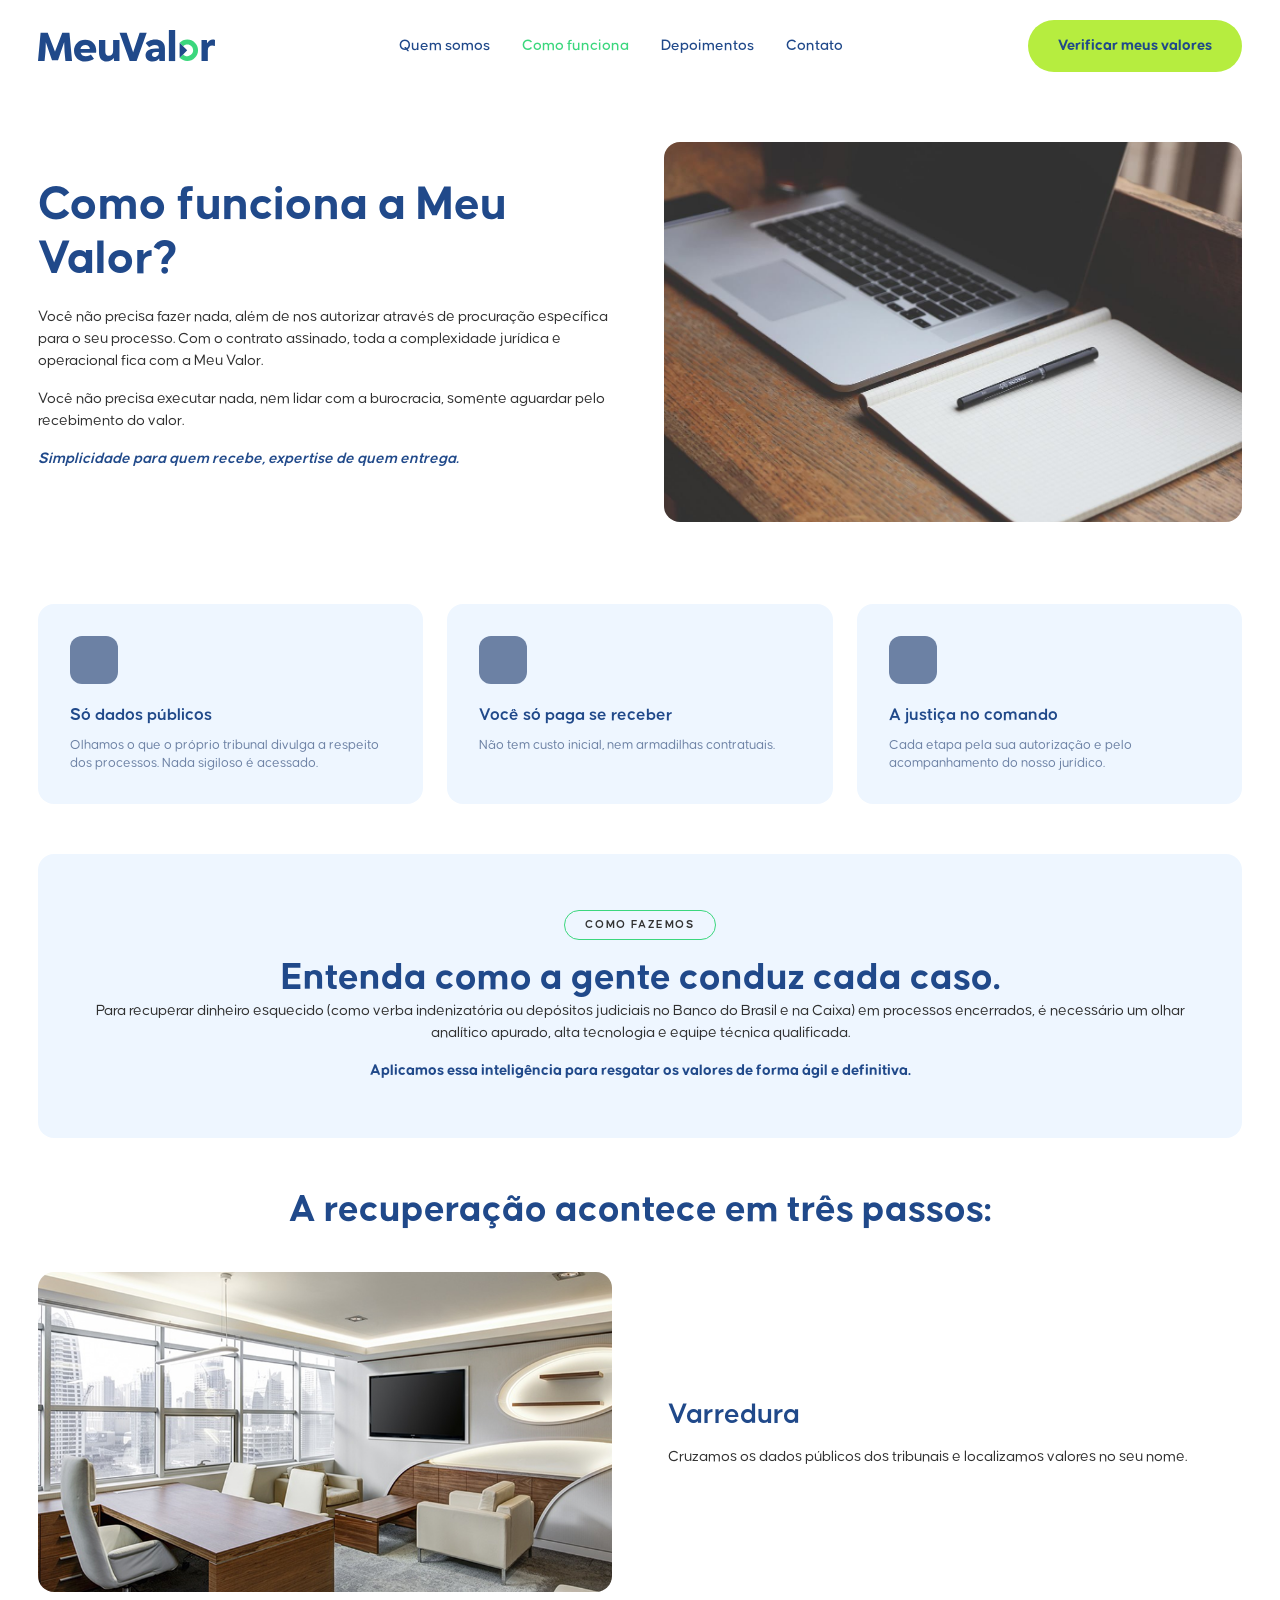
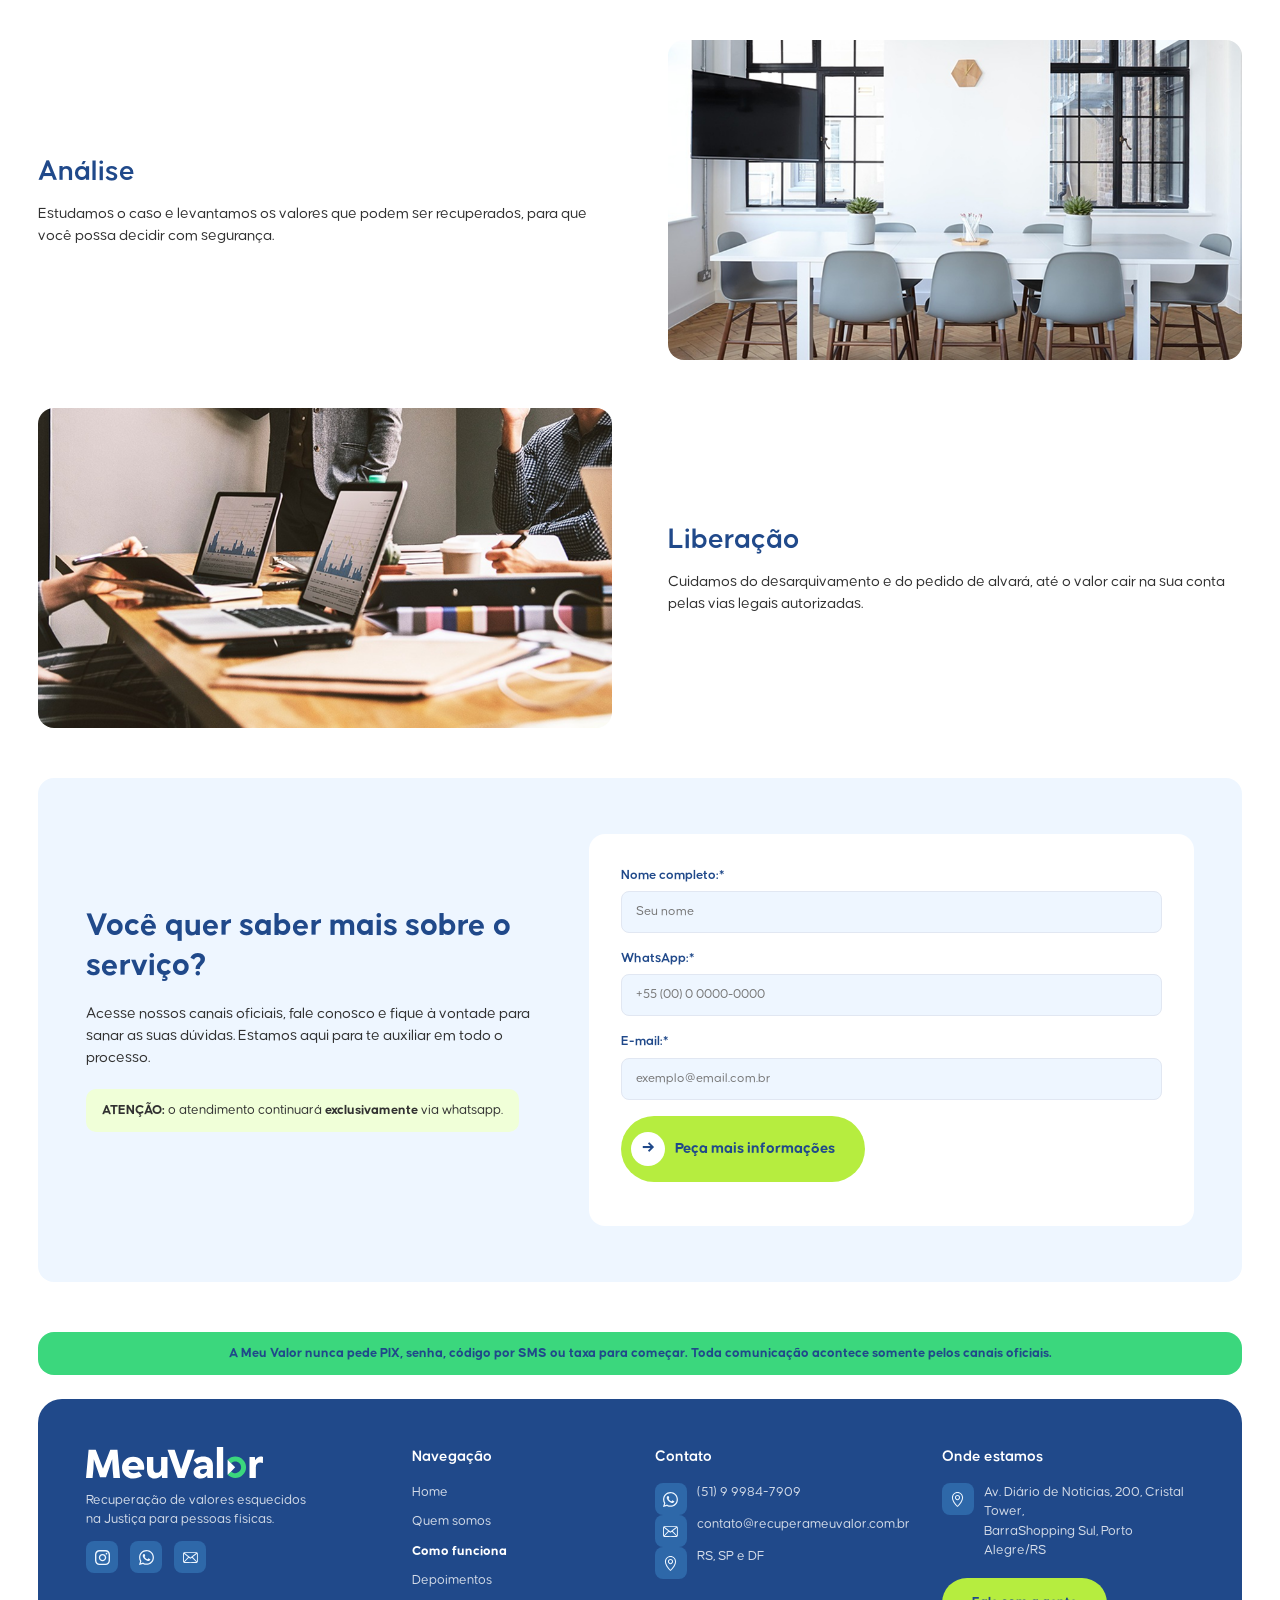
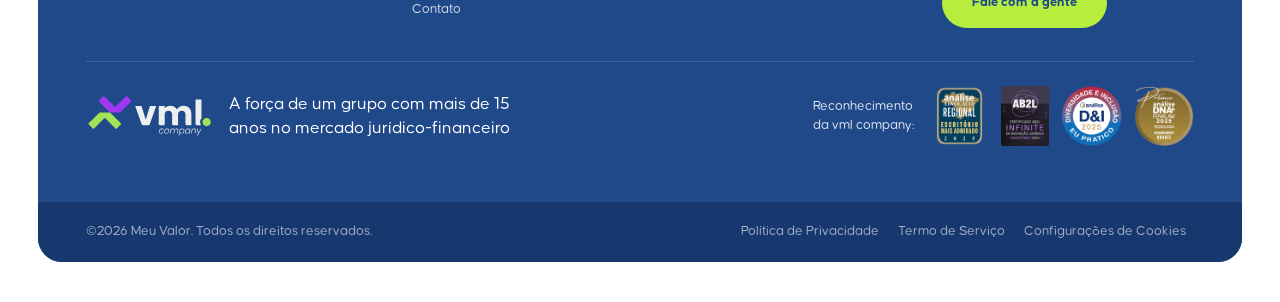
==== commit 56928bbe: "Corrige respiro lateral do header, reduz ícones do footer (15px), agrupa faixa verde ao footer e aju" ====
--- a/como-funciona.html
+++ b/como-funciona.html
@@ -118,7 +118,7 @@
           <div class="contact-form-copy">
             <h2>Você quer saber mais sobre o serviço?</h2>
             <p>Acesse nossos canais oficiais, fale conosco e fique à vontade para sanar as suas dúvidas. Estamos aqui para te auxiliar em todo o processo.</p>
-            <p class="form-notice"><strong>ATENÇÃO:</strong> o atendimento continuará exclusivamente via whatsapp.</p>
+            <p class="form-notice"><strong>ATENÇÃO:</strong> o atendimento continuará <strong>exclusivamente</strong> via whatsapp.</p>
           </div>
           <div data-include="components/form.html"></div>
         </div>
--- a/css/style.css
+++ b/css/style.css
@@ -250,7 +250,7 @@
   display: flex;
   align-items: center;
   justify-content: space-between;
-  padding: 20px 0;
+  padding-block: 20px; /* só vertical — o respiro lateral vem do .container */
 }
 
 .logo {
@@ -831,15 +831,15 @@
 
 .contact-form-inner {
   display: grid;
-  grid-template-columns: 1fr 1fr;
-  gap: 48px;
-  align-items: center;
-  padding: 56px 40px;
+  grid-template-columns: 0.85fr 1.15fr;
+  gap: 56px;
+  align-items: center;
+  padding: 56px 48px;
 }
 
 .contact-form-copy h2 {
-  font-size: var(--fs-h3);
-  line-height: var(--lh-h3);
+  font-size: clamp(1.75rem, 2.6vw, 2.125rem);
+  line-height: 1.2;
   margin-bottom: 16px;
 }
 
@@ -850,8 +850,8 @@
 
 .form-notice {
   display: inline-block;
-  background: var(--color-mint);
-  color: #0a3d24;
+  background: var(--c-green-pale);
+  color: var(--c-navy);
   border-radius: 10px;
   padding: 12px 16px;
   font-size: var(--fs-sm);
@@ -950,7 +950,7 @@
 
 .site-footer {
   background: transparent;
-  margin-top: var(--section-gap);
+  margin-top: 24px; /* faixa verde de segurança é considerada parte do footer (gap menor) */
   padding-bottom: 40px;
 }
 /* Footer em card navy arredondado (respiro de 40px pelas bordas do container) */
@@ -959,6 +959,7 @@
   color: #fff;
   border-radius: 24px;
   padding: 48px;
+  overflow: hidden; /* para a faixa escura do rodapé seguir os cantos arredondados */
 }
 
 .footer-top {
@@ -986,6 +987,16 @@
 .footer-col a:hover { color: #fff; text-decoration: underline; text-underline-offset: 4px; }
 .footer-col a.is-active { color: #fff; font-weight: var(--fw-bold); }
 
+/* Botão do rodapé = MESMO componente .btn (limão, texto navy, colado ao texto) */
+.footer-col a.btn {
+  display: inline-flex;
+  width: auto;
+  margin-bottom: 0;
+  color: var(--c-navy);
+  text-decoration: none;
+}
+.footer-col a.btn:hover { color: var(--c-navy); text-decoration: none; }
+
 .footer-col .logo {
   color: #fff;
   margin-bottom: 12px;
@@ -998,9 +1009,9 @@
 }
 
 .footer-socials .social-btn {
-  width: 40px;
-  height: 40px;
-  border-radius: 10px;
+  width: 32px;
+  height: 32px;
+  border-radius: 8px;
   background: var(--c-blue);
   display: inline-flex;
   align-items: center;
@@ -1008,7 +1019,7 @@
   transition: background 0.15s ease;
 }
 .footer-socials .social-btn:hover { background: var(--c-blue-muted); }
-.footer-socials .social-btn img { width: 20px; height: 20px; }
+.footer-socials .social-btn img { width: 15px; height: 15px; }
 
 .footer-contact-item {
   display: flex;
@@ -1017,8 +1028,8 @@
 }
 
 .footer-contact-item .icon-box {
-  width: 30px;
-  height: 30px;
+  width: 32px;
+  height: 32px;
   border-radius: 8px;
   background: var(--c-blue);
   flex-shrink: 0;
@@ -1026,7 +1037,7 @@
   align-items: center;
   justify-content: center;
 }
-.footer-contact-item .icon-box img { width: 16px; height: 16px; }
+.footer-contact-item .icon-box img { width: 15px; height: 15px; }
 
 /* Botão do rodapé (usa o componente .btn; só ajusta o espaço acima) */
 .footer-cta { margin-top: 8px; }
@@ -1045,12 +1056,14 @@
   display: flex;
   align-items: center;
   gap: 16px;
-  font-size: 13px;
   color: rgba(255, 255, 255, 0.85);
 }
+/* Tagline maior; rótulo de reconhecimento menor (como no design) */
+.footer-brand-row .vml-tagline { font-size: var(--fs-body); line-height: 1.35; color: #fff; }
+.footer-brand-row .vml-reconhecimento { font-size: var(--fs-sm); }
 
 .footer-brand-row .vml-logo {
-  height: 40px;
+  height: 44px;
   width: auto;
   display: block;
 }
@@ -1058,19 +1071,20 @@
 .footer-badges {
   display: flex;
   align-items: center;
-  gap: 10px;
-}
-
+  gap: 12px;
+}
+/* Selos: mantêm o formato natural (escudo, retângulo, círculo) — sem forçar borda */
 .footer-badges img {
-  width: 44px;
-  height: 44px;
-  border-radius: 50%;
-  object-fit: cover;
-}
-
+  height: 60px;
+  width: auto;
+  border-radius: 0;
+}
+
+/* Faixa inferior em navy mais escuro, ocupando toda a largura do card */
 .footer-legal-row {
-  border-top: 1px solid rgba(255, 255, 255, 0.15);
-  padding-top: 20px;
+  margin: 32px -48px -48px;
+  padding: 20px 48px;
+  background: var(--c-navy-deep);
   display: flex;
   justify-content: space-between;
   flex-wrap: wrap;
